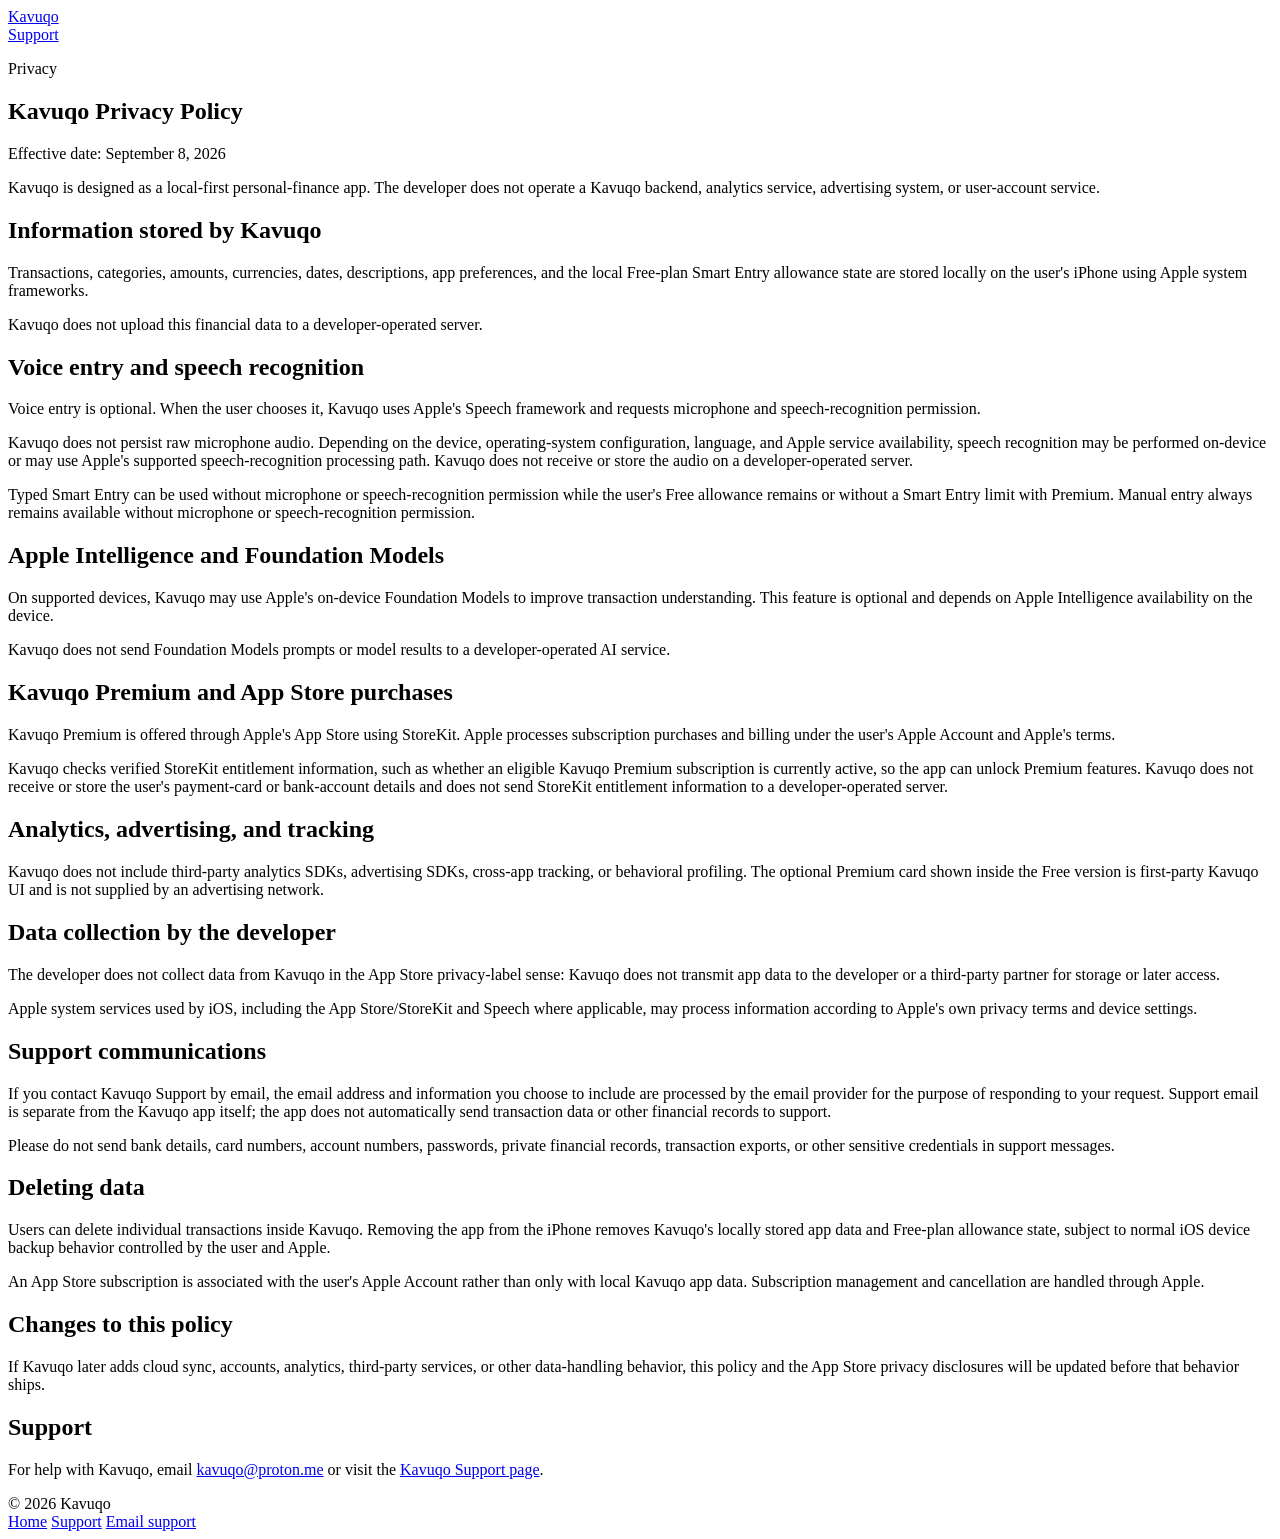
==== privacy/index.html @ 8737d43b "Document Kavuqo support email in privacy policy" ====
<!doctype html>
<html lang="en">
<head>
  <meta charset="utf-8">
  <meta name="viewport" content="width=device-width, initial-scale=1">
  <meta name="description" content="Kavuqo Privacy Policy.">
  <meta name="theme-color" content="#ffffff">
  <link rel="canonical" href="https://angryhh34.github.io/Kavuqo-site/privacy/">
  <link rel="stylesheet" href="/Kavuqo-site/assets/style.css">
  <title>Privacy Policy — Kavuqo</title>
</head>
<body>
  <main class="shell document">
    <nav class="topnav" aria-label="Primary">
      <a class="brand" href="/Kavuqo-site/">Kavuqo</a>
      <div>
        <a href="/Kavuqo-site/support/">Support</a>
      </div>
    </nav>

    <article class="policy">
      <p class="eyebrow">Privacy</p>
      <h1>Kavuqo Privacy Policy</h1>
      <p class="updated">Effective date: September 8, 2026</p>

      <p>Kavuqo is designed as a local-first personal-finance app. The developer does not operate a Kavuqo backend, analytics service, advertising system, or user-account service.</p>

      <h2>Information stored by Kavuqo</h2>
      <p>Transactions, categories, amounts, currencies, dates, descriptions, app preferences, and the local Free-plan Smart Entry allowance state are stored locally on the user's iPhone using Apple system frameworks.</p>
      <p>Kavuqo does not upload this financial data to a developer-operated server.</p>

      <h2>Voice entry and speech recognition</h2>
      <p>Voice entry is optional. When the user chooses it, Kavuqo uses Apple's Speech framework and requests microphone and speech-recognition permission.</p>
      <p>Kavuqo does not persist raw microphone audio. Depending on the device, operating-system configuration, language, and Apple service availability, speech recognition may be performed on-device or may use Apple's supported speech-recognition processing path. Kavuqo does not receive or store the audio on a developer-operated server.</p>
      <p>Typed Smart Entry can be used without microphone or speech-recognition permission while the user's Free allowance remains or without a Smart Entry limit with Premium. Manual entry always remains available without microphone or speech-recognition permission.</p>

      <h2>Apple Intelligence and Foundation Models</h2>
      <p>On supported devices, Kavuqo may use Apple's on-device Foundation Models to improve transaction understanding. This feature is optional and depends on Apple Intelligence availability on the device.</p>
      <p>Kavuqo does not send Foundation Models prompts or model results to a developer-operated AI service.</p>

      <h2>Kavuqo Premium and App Store purchases</h2>
      <p>Kavuqo Premium is offered through Apple's App Store using StoreKit. Apple processes subscription purchases and billing under the user's Apple Account and Apple's terms.</p>
      <p>Kavuqo checks verified StoreKit entitlement information, such as whether an eligible Kavuqo Premium subscription is currently active, so the app can unlock Premium features. Kavuqo does not receive or store the user's payment-card or bank-account details and does not send StoreKit entitlement information to a developer-operated server.</p>

      <h2>Analytics, advertising, and tracking</h2>
      <p>Kavuqo does not include third-party analytics SDKs, advertising SDKs, cross-app tracking, or behavioral profiling. The optional Premium card shown inside the Free version is first-party Kavuqo UI and is not supplied by an advertising network.</p>

      <h2>Data collection by the developer</h2>
      <p>The developer does not collect data from Kavuqo in the App Store privacy-label sense: Kavuqo does not transmit app data to the developer or a third-party partner for storage or later access.</p>
      <p>Apple system services used by iOS, including the App Store/StoreKit and Speech where applicable, may process information according to Apple's own privacy terms and device settings.</p>

      <h2>Support communications</h2>
      <p>If you contact Kavuqo Support by email, the email address and information you choose to include are processed by the email provider for the purpose of responding to your request. Support email is separate from the Kavuqo app itself; the app does not automatically send transaction data or other financial records to support.</p>
      <p>Please do not send bank details, card numbers, account numbers, passwords, private financial records, transaction exports, or other sensitive credentials in support messages.</p>

      <h2>Deleting data</h2>
      <p>Users can delete individual transactions inside Kavuqo. Removing the app from the iPhone removes Kavuqo's locally stored app data and Free-plan allowance state, subject to normal iOS device backup behavior controlled by the user and Apple.</p>
      <p>An App Store subscription is associated with the user's Apple Account rather than only with local Kavuqo app data. Subscription management and cancellation are handled through Apple.</p>

      <h2>Changes to this policy</h2>
      <p>If Kavuqo later adds cloud sync, accounts, analytics, third-party services, or other data-handling behavior, this policy and the App Store privacy disclosures will be updated before that behavior ships.</p>

      <h2>Support</h2>
      <p>For help with Kavuqo, email <a href="mailto:kavuqo@proton.me">kavuqo@proton.me</a> or visit the <a href="/Kavuqo-site/support/">Kavuqo Support page</a>.</p>
    </article>

    <footer>
      <span>© 2026 Kavuqo</span>
      <nav aria-label="Footer">
        <a href="/Kavuqo-site/">Home</a>
        <a href="/Kavuqo-site/support/">Support</a>
        <a href="mailto:kavuqo@proton.me">Email support</a>
      </nav>
    </footer>
  </main>
</body>
</html>
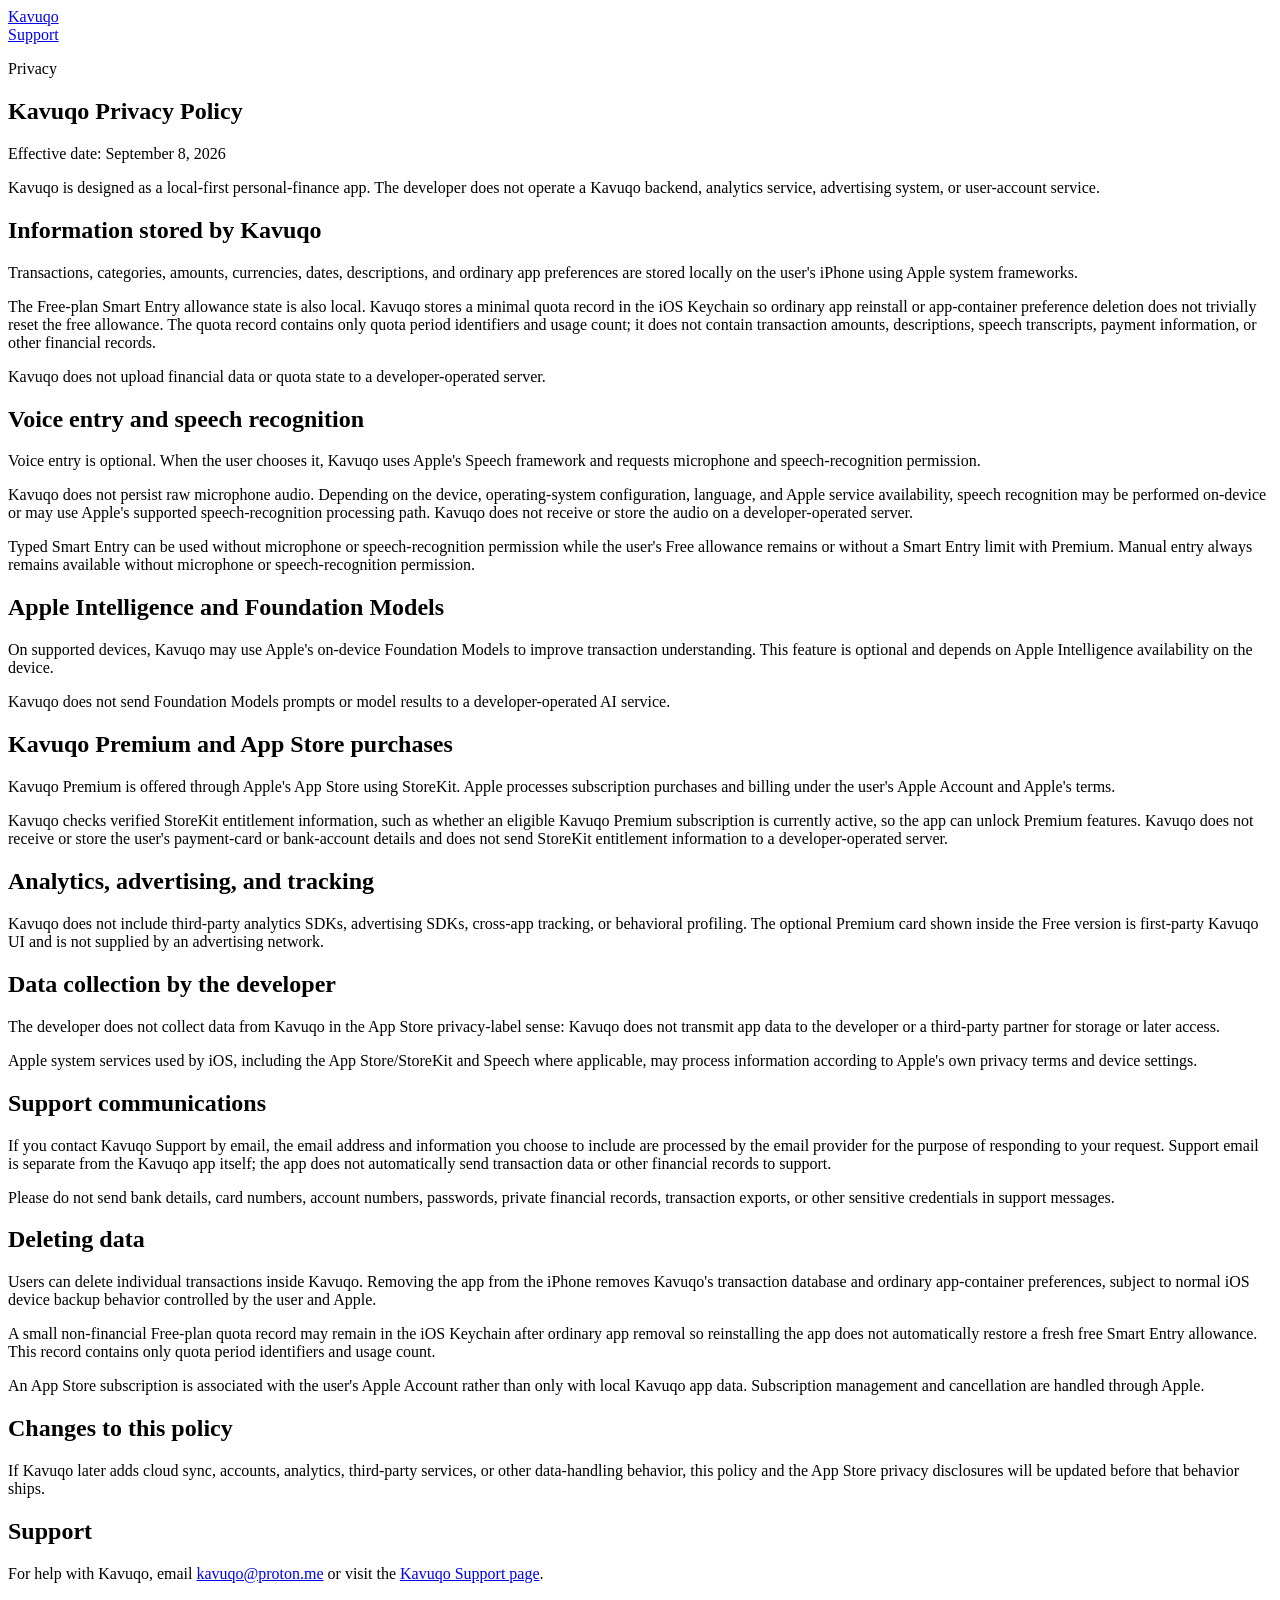
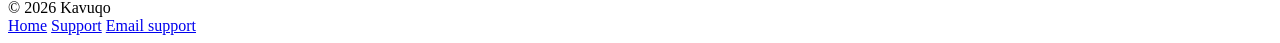
==== commit b74e8739: "Document Keychain quota persistence" ====
--- a/privacy/index.html
+++ b/privacy/index.html
@@ -26,8 +26,9 @@
       <p>Kavuqo is designed as a local-first personal-finance app. The developer does not operate a Kavuqo backend, analytics service, advertising system, or user-account service.</p>
 
       <h2>Information stored by Kavuqo</h2>
-      <p>Transactions, categories, amounts, currencies, dates, descriptions, app preferences, and the local Free-plan Smart Entry allowance state are stored locally on the user's iPhone using Apple system frameworks.</p>
-      <p>Kavuqo does not upload this financial data to a developer-operated server.</p>
+      <p>Transactions, categories, amounts, currencies, dates, descriptions, and ordinary app preferences are stored locally on the user's iPhone using Apple system frameworks.</p>
+      <p>The Free-plan Smart Entry allowance state is also local. Kavuqo stores a minimal quota record in the iOS Keychain so ordinary app reinstall or app-container preference deletion does not trivially reset the free allowance. The quota record contains only quota period identifiers and usage count; it does not contain transaction amounts, descriptions, speech transcripts, payment information, or other financial records.</p>
+      <p>Kavuqo does not upload financial data or quota state to a developer-operated server.</p>
 
       <h2>Voice entry and speech recognition</h2>
       <p>Voice entry is optional. When the user chooses it, Kavuqo uses Apple's Speech framework and requests microphone and speech-recognition permission.</p>
@@ -54,7 +55,8 @@
       <p>Please do not send bank details, card numbers, account numbers, passwords, private financial records, transaction exports, or other sensitive credentials in support messages.</p>
 
       <h2>Deleting data</h2>
-      <p>Users can delete individual transactions inside Kavuqo. Removing the app from the iPhone removes Kavuqo's locally stored app data and Free-plan allowance state, subject to normal iOS device backup behavior controlled by the user and Apple.</p>
+      <p>Users can delete individual transactions inside Kavuqo. Removing the app from the iPhone removes Kavuqo's transaction database and ordinary app-container preferences, subject to normal iOS device backup behavior controlled by the user and Apple.</p>
+      <p>A small non-financial Free-plan quota record may remain in the iOS Keychain after ordinary app removal so reinstalling the app does not automatically restore a fresh free Smart Entry allowance. This record contains only quota period identifiers and usage count.</p>
       <p>An App Store subscription is associated with the user's Apple Account rather than only with local Kavuqo app data. Subscription management and cancellation are handled through Apple.</p>
 
       <h2>Changes to this policy</h2>
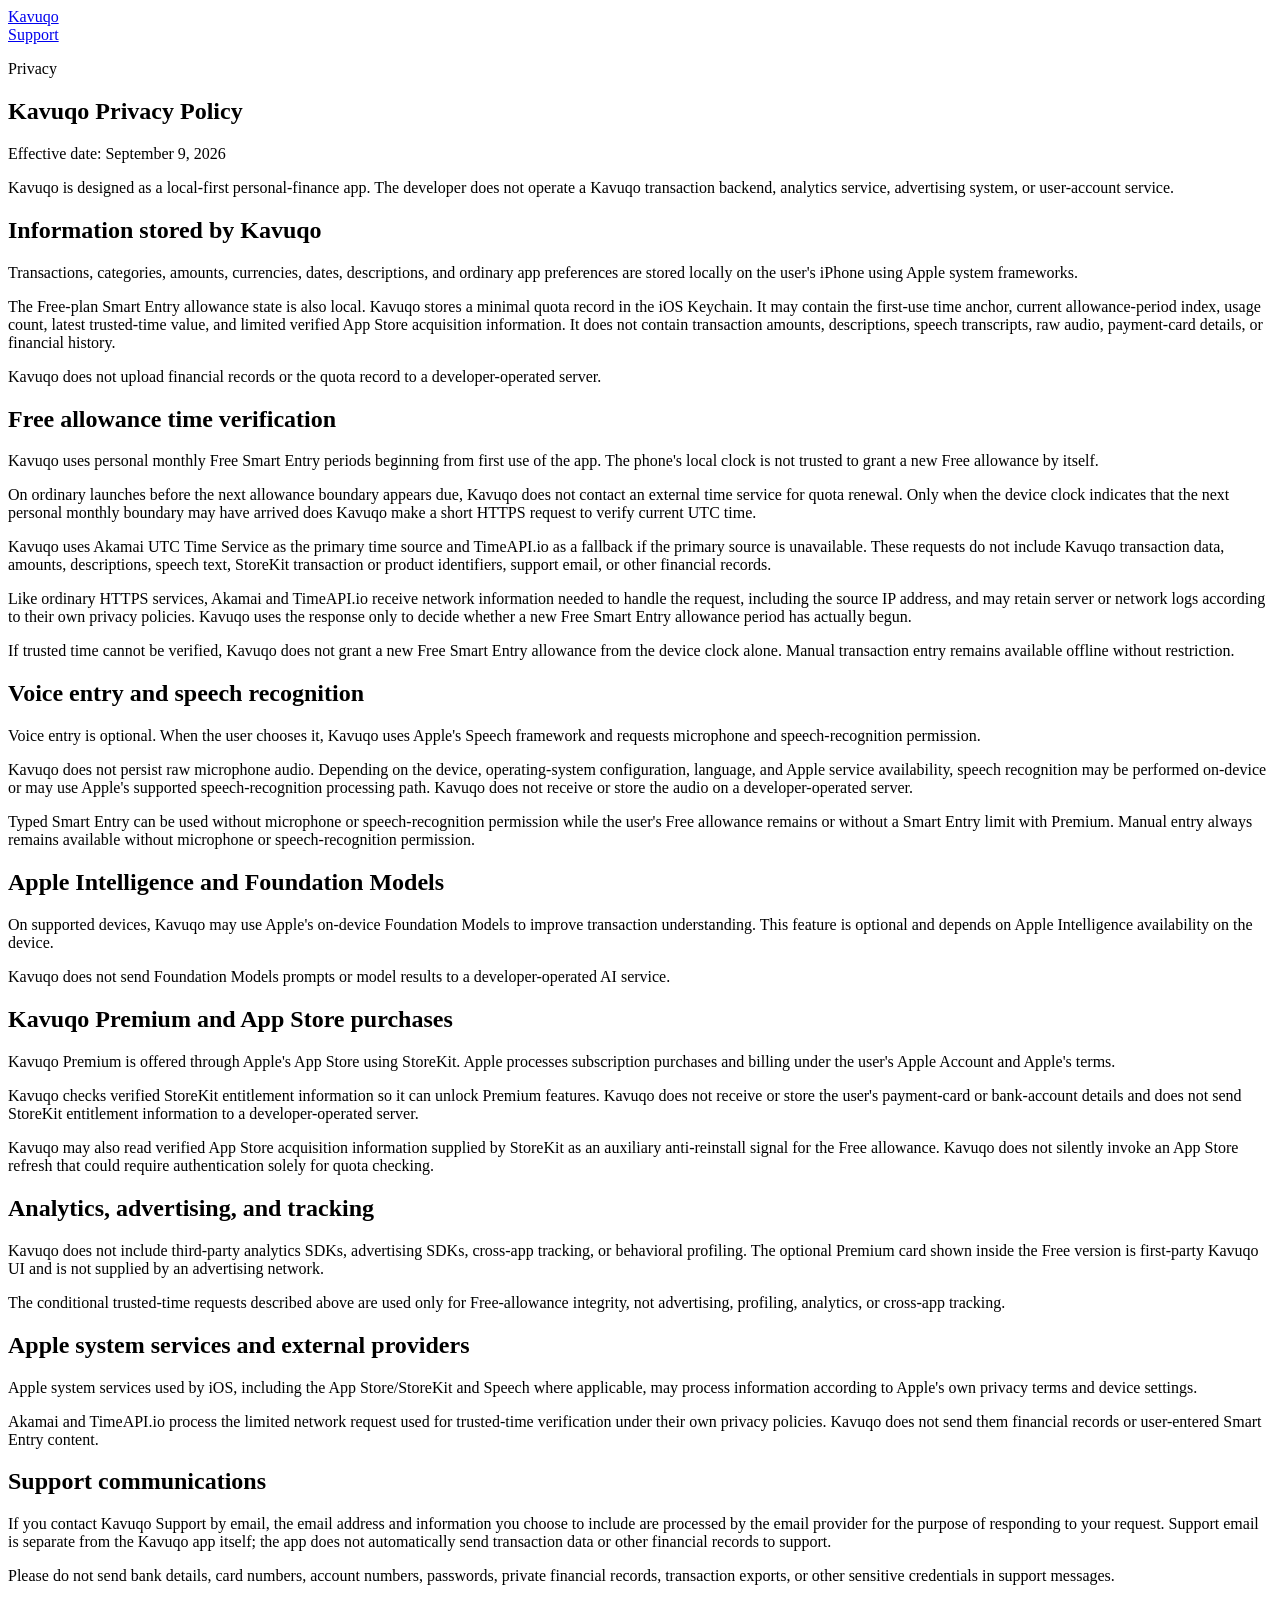
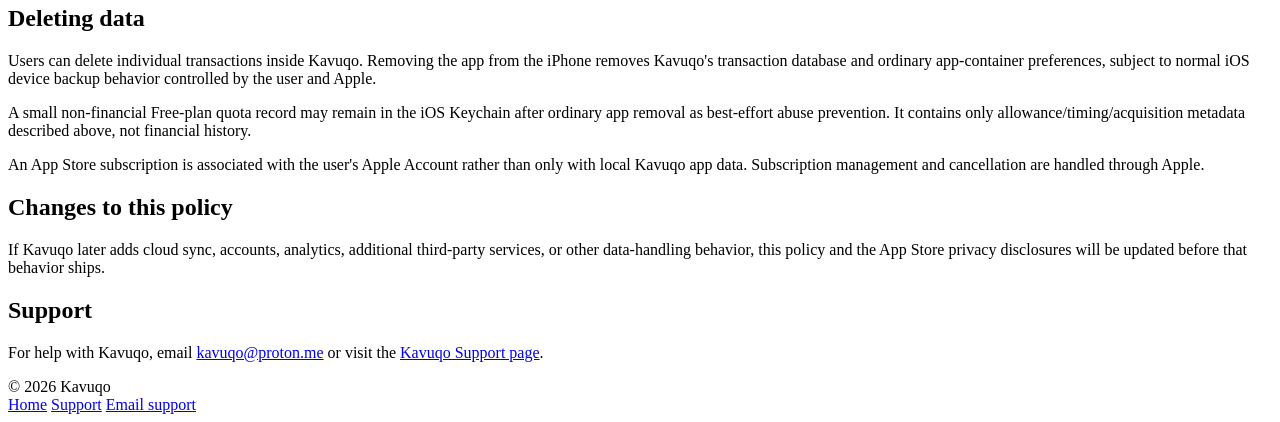
==== commit aca1c464: "Disclose trusted-time verification for Free allowance" ====
--- a/privacy/index.html
+++ b/privacy/index.html
@@ -21,14 +21,21 @@
     <article class="policy">
       <p class="eyebrow">Privacy</p>
       <h1>Kavuqo Privacy Policy</h1>
-      <p class="updated">Effective date: September 8, 2026</p>
+      <p class="updated">Effective date: September 9, 2026</p>
 
-      <p>Kavuqo is designed as a local-first personal-finance app. The developer does not operate a Kavuqo backend, analytics service, advertising system, or user-account service.</p>
+      <p>Kavuqo is designed as a local-first personal-finance app. The developer does not operate a Kavuqo transaction backend, analytics service, advertising system, or user-account service.</p>
 
       <h2>Information stored by Kavuqo</h2>
       <p>Transactions, categories, amounts, currencies, dates, descriptions, and ordinary app preferences are stored locally on the user's iPhone using Apple system frameworks.</p>
-      <p>The Free-plan Smart Entry allowance state is also local. Kavuqo stores a minimal quota record in the iOS Keychain so ordinary app reinstall or app-container preference deletion does not trivially reset the free allowance. The quota record contains only quota period identifiers and usage count; it does not contain transaction amounts, descriptions, speech transcripts, payment information, or other financial records.</p>
-      <p>Kavuqo does not upload financial data or quota state to a developer-operated server.</p>
+      <p>The Free-plan Smart Entry allowance state is also local. Kavuqo stores a minimal quota record in the iOS Keychain. It may contain the first-use time anchor, current allowance-period index, usage count, latest trusted-time value, and limited verified App Store acquisition information. It does not contain transaction amounts, descriptions, speech transcripts, raw audio, payment-card details, or financial history.</p>
+      <p>Kavuqo does not upload financial records or the quota record to a developer-operated server.</p>
+
+      <h2>Free allowance time verification</h2>
+      <p>Kavuqo uses personal monthly Free Smart Entry periods beginning from first use of the app. The phone's local clock is not trusted to grant a new Free allowance by itself.</p>
+      <p>On ordinary launches before the next allowance boundary appears due, Kavuqo does not contact an external time service for quota renewal. Only when the device clock indicates that the next personal monthly boundary may have arrived does Kavuqo make a short HTTPS request to verify current UTC time.</p>
+      <p>Kavuqo uses Akamai UTC Time Service as the primary time source and TimeAPI.io as a fallback if the primary source is unavailable. These requests do not include Kavuqo transaction data, amounts, descriptions, speech text, StoreKit transaction or product identifiers, support email, or other financial records.</p>
+      <p>Like ordinary HTTPS services, Akamai and TimeAPI.io receive network information needed to handle the request, including the source IP address, and may retain server or network logs according to their own privacy policies. Kavuqo uses the response only to decide whether a new Free Smart Entry allowance period has actually begun.</p>
+      <p>If trusted time cannot be verified, Kavuqo does not grant a new Free Smart Entry allowance from the device clock alone. Manual transaction entry remains available offline without restriction.</p>
 
       <h2>Voice entry and speech recognition</h2>
       <p>Voice entry is optional. When the user chooses it, Kavuqo uses Apple's Speech framework and requests microphone and speech-recognition permission.</p>
@@ -41,14 +48,16 @@
 
       <h2>Kavuqo Premium and App Store purchases</h2>
       <p>Kavuqo Premium is offered through Apple's App Store using StoreKit. Apple processes subscription purchases and billing under the user's Apple Account and Apple's terms.</p>
-      <p>Kavuqo checks verified StoreKit entitlement information, such as whether an eligible Kavuqo Premium subscription is currently active, so the app can unlock Premium features. Kavuqo does not receive or store the user's payment-card or bank-account details and does not send StoreKit entitlement information to a developer-operated server.</p>
+      <p>Kavuqo checks verified StoreKit entitlement information so it can unlock Premium features. Kavuqo does not receive or store the user's payment-card or bank-account details and does not send StoreKit entitlement information to a developer-operated server.</p>
+      <p>Kavuqo may also read verified App Store acquisition information supplied by StoreKit as an auxiliary anti-reinstall signal for the Free allowance. Kavuqo does not silently invoke an App Store refresh that could require authentication solely for quota checking.</p>
 
       <h2>Analytics, advertising, and tracking</h2>
       <p>Kavuqo does not include third-party analytics SDKs, advertising SDKs, cross-app tracking, or behavioral profiling. The optional Premium card shown inside the Free version is first-party Kavuqo UI and is not supplied by an advertising network.</p>
+      <p>The conditional trusted-time requests described above are used only for Free-allowance integrity, not advertising, profiling, analytics, or cross-app tracking.</p>
 
-      <h2>Data collection by the developer</h2>
-      <p>The developer does not collect data from Kavuqo in the App Store privacy-label sense: Kavuqo does not transmit app data to the developer or a third-party partner for storage or later access.</p>
+      <h2>Apple system services and external providers</h2>
       <p>Apple system services used by iOS, including the App Store/StoreKit and Speech where applicable, may process information according to Apple's own privacy terms and device settings.</p>
+      <p>Akamai and TimeAPI.io process the limited network request used for trusted-time verification under their own privacy policies. Kavuqo does not send them financial records or user-entered Smart Entry content.</p>
 
       <h2>Support communications</h2>
       <p>If you contact Kavuqo Support by email, the email address and information you choose to include are processed by the email provider for the purpose of responding to your request. Support email is separate from the Kavuqo app itself; the app does not automatically send transaction data or other financial records to support.</p>
@@ -56,11 +65,11 @@
 
       <h2>Deleting data</h2>
       <p>Users can delete individual transactions inside Kavuqo. Removing the app from the iPhone removes Kavuqo's transaction database and ordinary app-container preferences, subject to normal iOS device backup behavior controlled by the user and Apple.</p>
-      <p>A small non-financial Free-plan quota record may remain in the iOS Keychain after ordinary app removal so reinstalling the app does not automatically restore a fresh free Smart Entry allowance. This record contains only quota period identifiers and usage count.</p>
+      <p>A small non-financial Free-plan quota record may remain in the iOS Keychain after ordinary app removal as best-effort abuse prevention. It contains only allowance/timing/acquisition metadata described above, not financial history.</p>
       <p>An App Store subscription is associated with the user's Apple Account rather than only with local Kavuqo app data. Subscription management and cancellation are handled through Apple.</p>
 
       <h2>Changes to this policy</h2>
-      <p>If Kavuqo later adds cloud sync, accounts, analytics, third-party services, or other data-handling behavior, this policy and the App Store privacy disclosures will be updated before that behavior ships.</p>
+      <p>If Kavuqo later adds cloud sync, accounts, analytics, additional third-party services, or other data-handling behavior, this policy and the App Store privacy disclosures will be updated before that behavior ships.</p>
 
       <h2>Support</h2>
       <p>For help with Kavuqo, email <a href="mailto:kavuqo@proton.me">kavuqo@proton.me</a> or visit the <a href="/Kavuqo-site/support/">Kavuqo Support page</a>.</p>
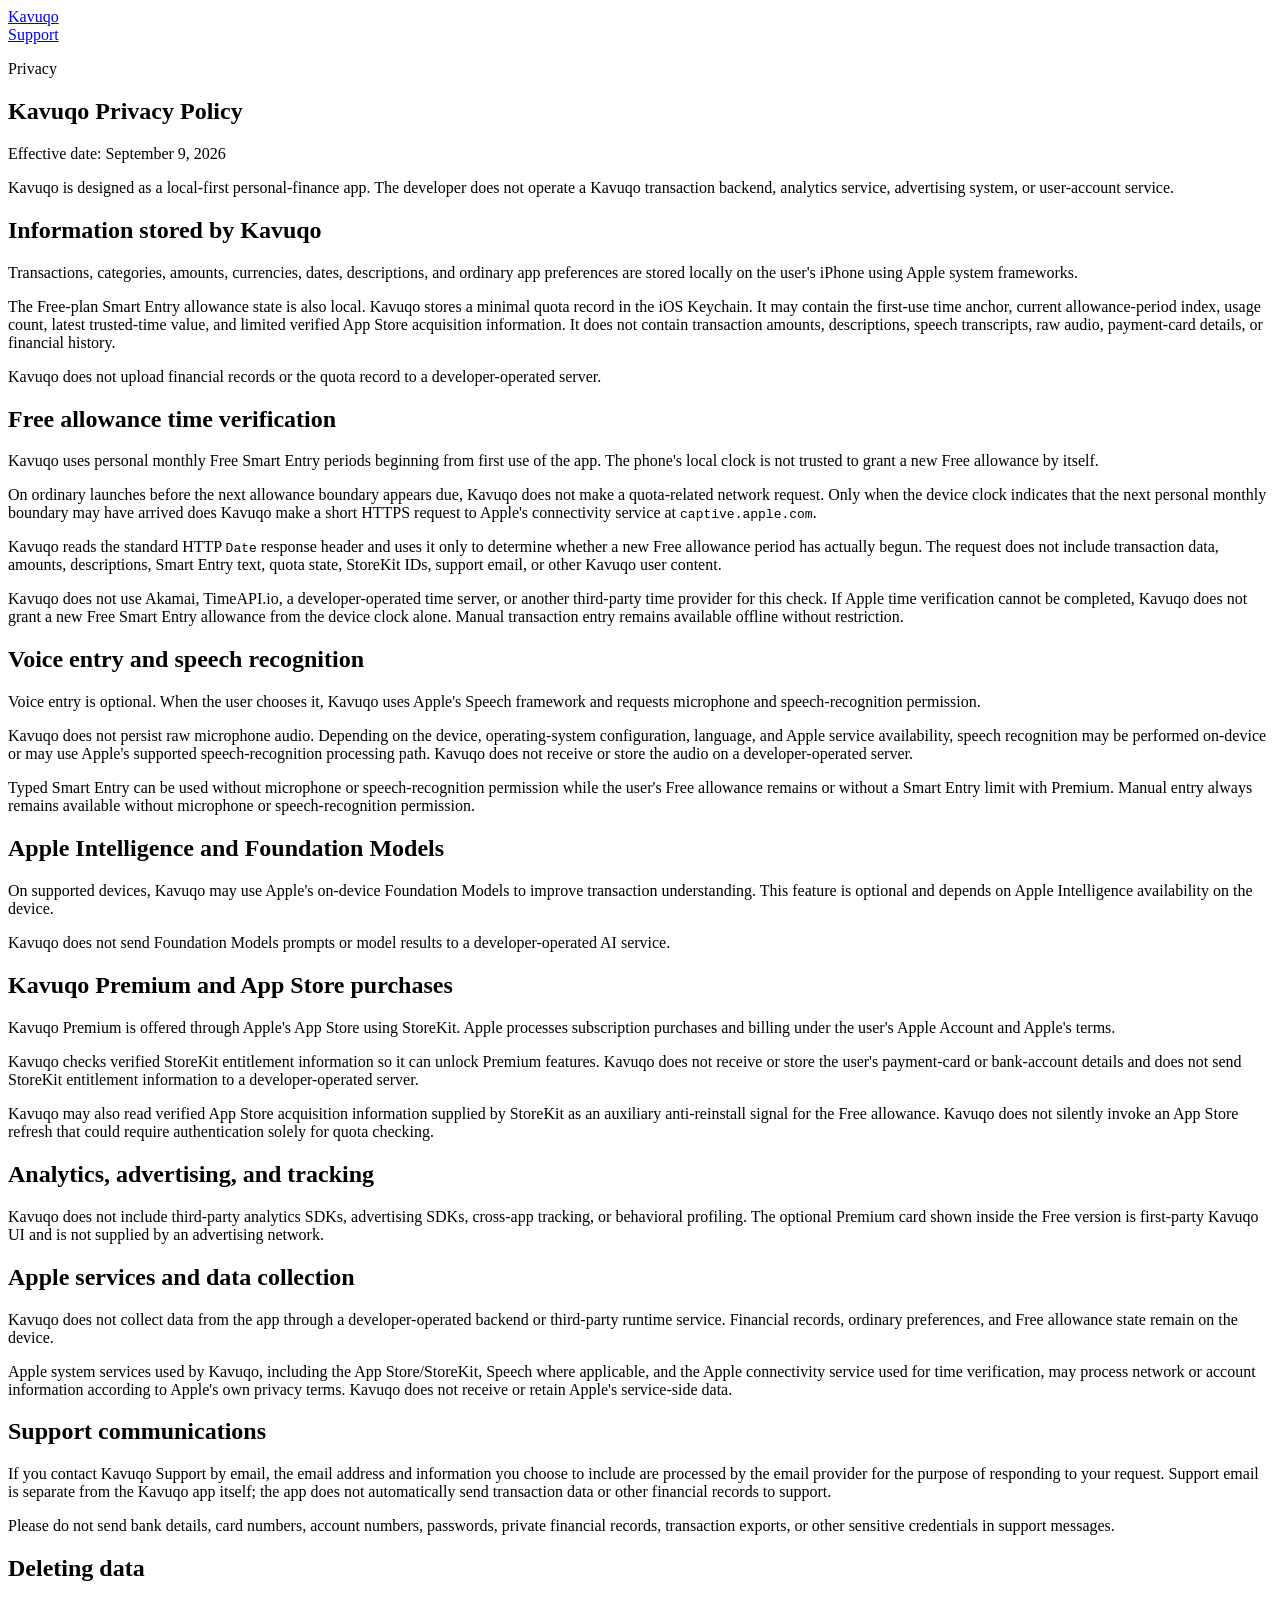
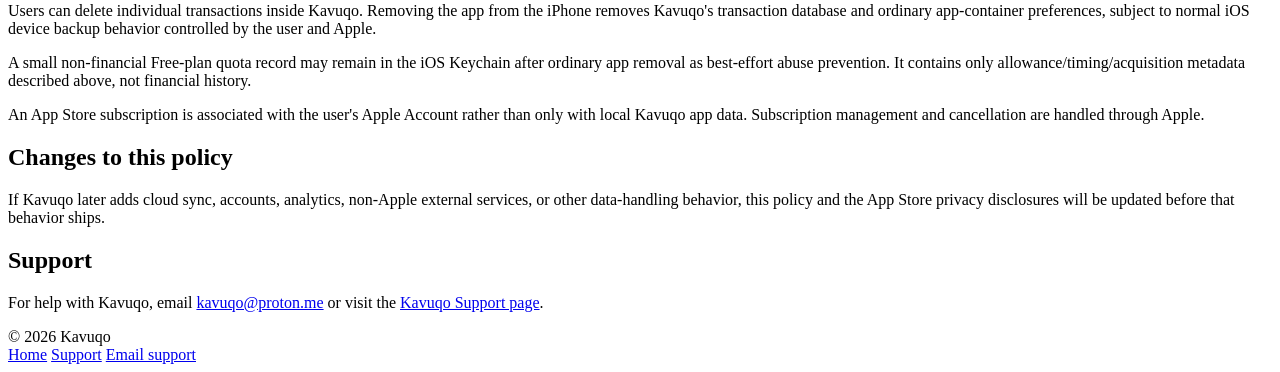
==== commit 0601cb44: "Use Apple-only trusted time in privacy policy" ====
--- a/privacy/index.html
+++ b/privacy/index.html
@@ -32,10 +32,9 @@
 
       <h2>Free allowance time verification</h2>
       <p>Kavuqo uses personal monthly Free Smart Entry periods beginning from first use of the app. The phone's local clock is not trusted to grant a new Free allowance by itself.</p>
-      <p>On ordinary launches before the next allowance boundary appears due, Kavuqo does not contact an external time service for quota renewal. Only when the device clock indicates that the next personal monthly boundary may have arrived does Kavuqo make a short HTTPS request to verify current UTC time.</p>
-      <p>Kavuqo uses Akamai UTC Time Service as the primary time source and TimeAPI.io as a fallback if the primary source is unavailable. These requests do not include Kavuqo transaction data, amounts, descriptions, speech text, StoreKit transaction or product identifiers, support email, or other financial records.</p>
-      <p>Like ordinary HTTPS services, Akamai and TimeAPI.io receive network information needed to handle the request, including the source IP address, and may retain server or network logs according to their own privacy policies. Kavuqo uses the response only to decide whether a new Free Smart Entry allowance period has actually begun.</p>
-      <p>If trusted time cannot be verified, Kavuqo does not grant a new Free Smart Entry allowance from the device clock alone. Manual transaction entry remains available offline without restriction.</p>
+      <p>On ordinary launches before the next allowance boundary appears due, Kavuqo does not make a quota-related network request. Only when the device clock indicates that the next personal monthly boundary may have arrived does Kavuqo make a short HTTPS request to Apple's connectivity service at <code>captive.apple.com</code>.</p>
+      <p>Kavuqo reads the standard HTTP <code>Date</code> response header and uses it only to determine whether a new Free allowance period has actually begun. The request does not include transaction data, amounts, descriptions, Smart Entry text, quota state, StoreKit IDs, support email, or other Kavuqo user content.</p>
+      <p>Kavuqo does not use Akamai, TimeAPI.io, a developer-operated time server, or another third-party time provider for this check. If Apple time verification cannot be completed, Kavuqo does not grant a new Free Smart Entry allowance from the device clock alone. Manual transaction entry remains available offline without restriction.</p>
 
       <h2>Voice entry and speech recognition</h2>
       <p>Voice entry is optional. When the user chooses it, Kavuqo uses Apple's Speech framework and requests microphone and speech-recognition permission.</p>
@@ -53,11 +52,10 @@
 
       <h2>Analytics, advertising, and tracking</h2>
       <p>Kavuqo does not include third-party analytics SDKs, advertising SDKs, cross-app tracking, or behavioral profiling. The optional Premium card shown inside the Free version is first-party Kavuqo UI and is not supplied by an advertising network.</p>
-      <p>The conditional trusted-time requests described above are used only for Free-allowance integrity, not advertising, profiling, analytics, or cross-app tracking.</p>
 
-      <h2>Apple system services and external providers</h2>
-      <p>Apple system services used by iOS, including the App Store/StoreKit and Speech where applicable, may process information according to Apple's own privacy terms and device settings.</p>
-      <p>Akamai and TimeAPI.io process the limited network request used for trusted-time verification under their own privacy policies. Kavuqo does not send them financial records or user-entered Smart Entry content.</p>
+      <h2>Apple services and data collection</h2>
+      <p>Kavuqo does not collect data from the app through a developer-operated backend or third-party runtime service. Financial records, ordinary preferences, and Free allowance state remain on the device.</p>
+      <p>Apple system services used by Kavuqo, including the App Store/StoreKit, Speech where applicable, and the Apple connectivity service used for time verification, may process network or account information according to Apple's own privacy terms. Kavuqo does not receive or retain Apple's service-side data.</p>
 
       <h2>Support communications</h2>
       <p>If you contact Kavuqo Support by email, the email address and information you choose to include are processed by the email provider for the purpose of responding to your request. Support email is separate from the Kavuqo app itself; the app does not automatically send transaction data or other financial records to support.</p>
@@ -69,7 +67,7 @@
       <p>An App Store subscription is associated with the user's Apple Account rather than only with local Kavuqo app data. Subscription management and cancellation are handled through Apple.</p>
 
       <h2>Changes to this policy</h2>
-      <p>If Kavuqo later adds cloud sync, accounts, analytics, additional third-party services, or other data-handling behavior, this policy and the App Store privacy disclosures will be updated before that behavior ships.</p>
+      <p>If Kavuqo later adds cloud sync, accounts, analytics, non-Apple external services, or other data-handling behavior, this policy and the App Store privacy disclosures will be updated before that behavior ships.</p>
 
       <h2>Support</h2>
       <p>For help with Kavuqo, email <a href="mailto:kavuqo@proton.me">kavuqo@proton.me</a> or visit the <a href="/Kavuqo-site/support/">Kavuqo Support page</a>.</p>
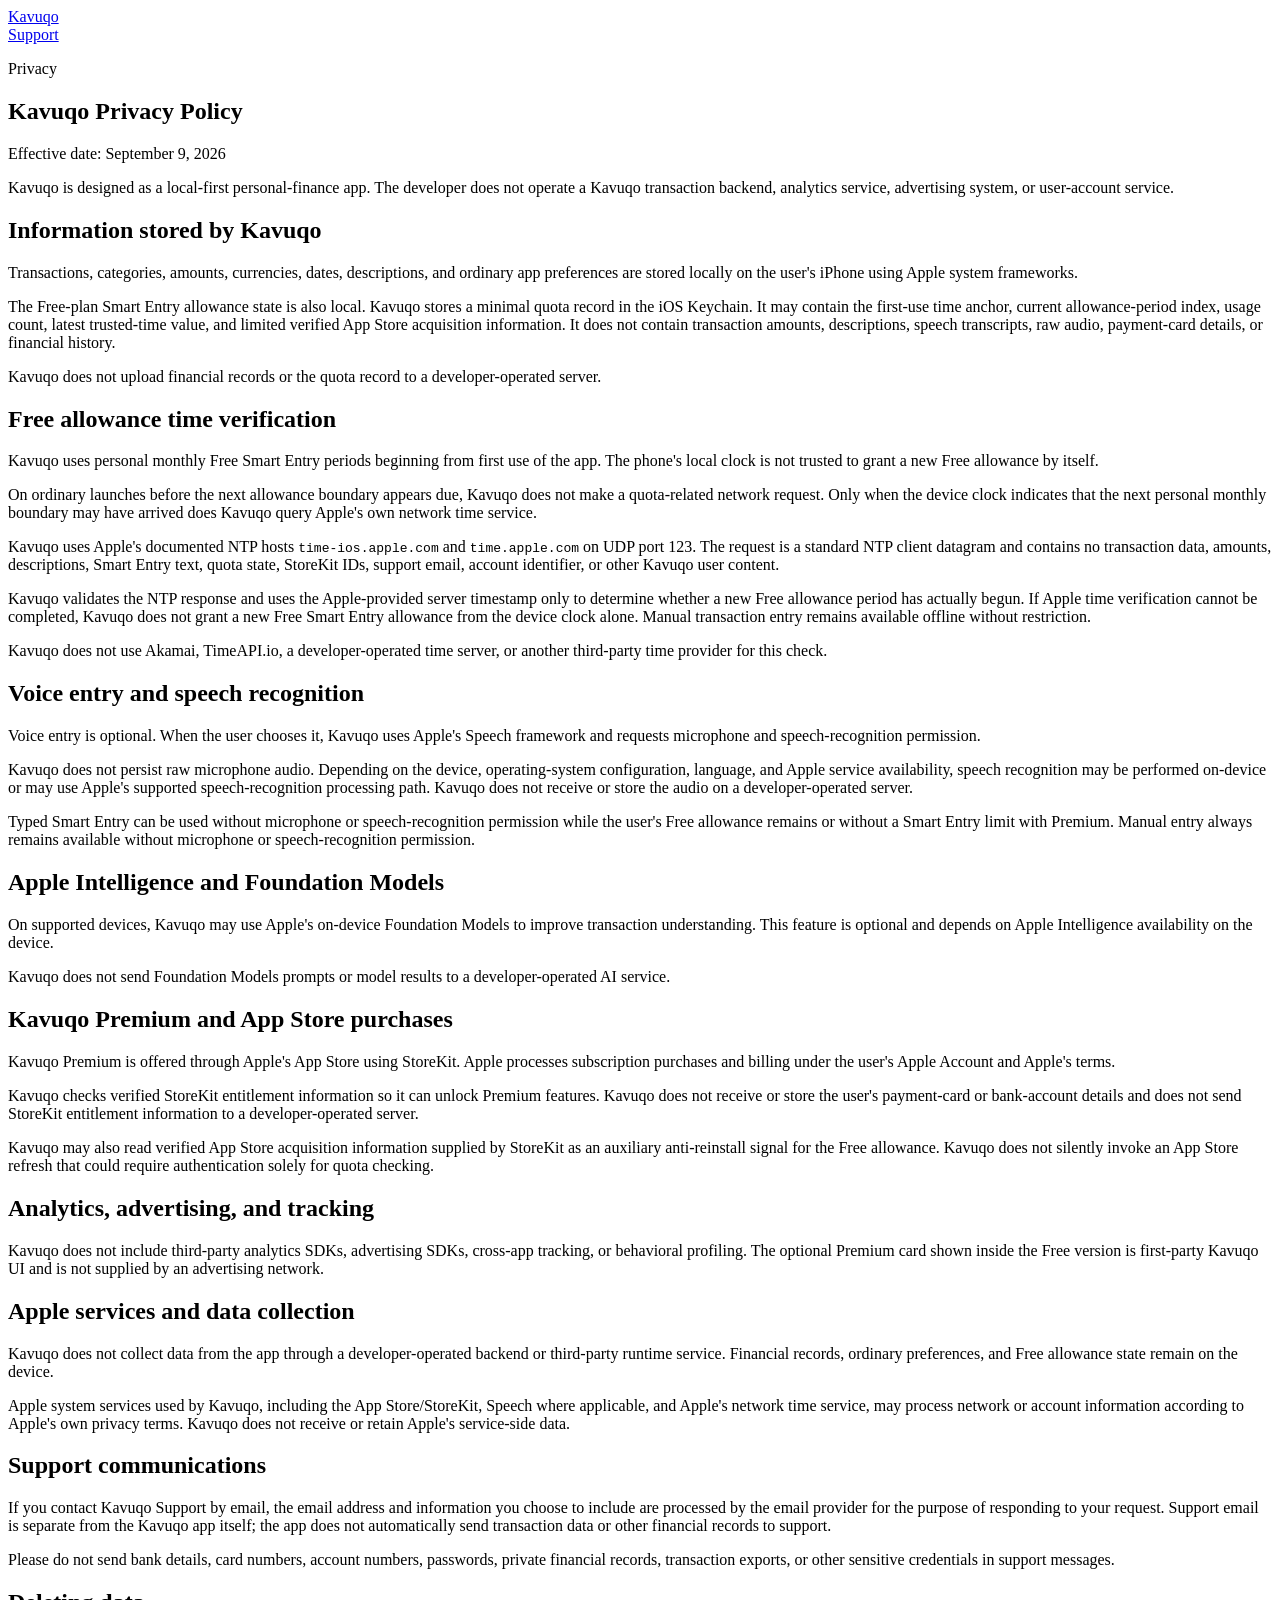
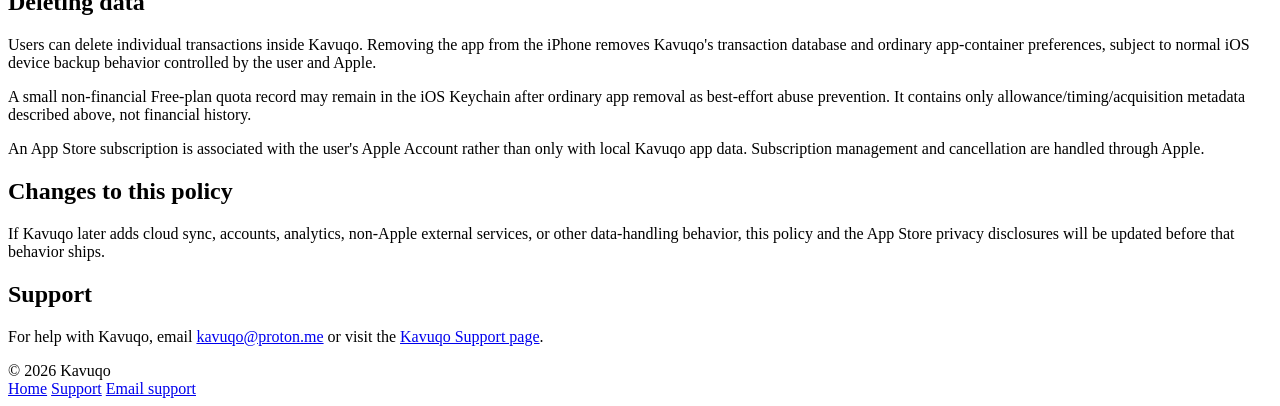
==== commit 11f87146: "Describe Apple NTP quota time verification" ====
--- a/privacy/index.html
+++ b/privacy/index.html
@@ -32,9 +32,10 @@
 
       <h2>Free allowance time verification</h2>
       <p>Kavuqo uses personal monthly Free Smart Entry periods beginning from first use of the app. The phone's local clock is not trusted to grant a new Free allowance by itself.</p>
-      <p>On ordinary launches before the next allowance boundary appears due, Kavuqo does not make a quota-related network request. Only when the device clock indicates that the next personal monthly boundary may have arrived does Kavuqo make a short HTTPS request to Apple's connectivity service at <code>captive.apple.com</code>.</p>
-      <p>Kavuqo reads the standard HTTP <code>Date</code> response header and uses it only to determine whether a new Free allowance period has actually begun. The request does not include transaction data, amounts, descriptions, Smart Entry text, quota state, StoreKit IDs, support email, or other Kavuqo user content.</p>
-      <p>Kavuqo does not use Akamai, TimeAPI.io, a developer-operated time server, or another third-party time provider for this check. If Apple time verification cannot be completed, Kavuqo does not grant a new Free Smart Entry allowance from the device clock alone. Manual transaction entry remains available offline without restriction.</p>
+      <p>On ordinary launches before the next allowance boundary appears due, Kavuqo does not make a quota-related network request. Only when the device clock indicates that the next personal monthly boundary may have arrived does Kavuqo query Apple's own network time service.</p>
+      <p>Kavuqo uses Apple's documented NTP hosts <code>time-ios.apple.com</code> and <code>time.apple.com</code> on UDP port 123. The request is a standard NTP client datagram and contains no transaction data, amounts, descriptions, Smart Entry text, quota state, StoreKit IDs, support email, account identifier, or other Kavuqo user content.</p>
+      <p>Kavuqo validates the NTP response and uses the Apple-provided server timestamp only to determine whether a new Free allowance period has actually begun. If Apple time verification cannot be completed, Kavuqo does not grant a new Free Smart Entry allowance from the device clock alone. Manual transaction entry remains available offline without restriction.</p>
+      <p>Kavuqo does not use Akamai, TimeAPI.io, a developer-operated time server, or another third-party time provider for this check.</p>
 
       <h2>Voice entry and speech recognition</h2>
       <p>Voice entry is optional. When the user chooses it, Kavuqo uses Apple's Speech framework and requests microphone and speech-recognition permission.</p>
@@ -55,7 +56,7 @@
 
       <h2>Apple services and data collection</h2>
       <p>Kavuqo does not collect data from the app through a developer-operated backend or third-party runtime service. Financial records, ordinary preferences, and Free allowance state remain on the device.</p>
-      <p>Apple system services used by Kavuqo, including the App Store/StoreKit, Speech where applicable, and the Apple connectivity service used for time verification, may process network or account information according to Apple's own privacy terms. Kavuqo does not receive or retain Apple's service-side data.</p>
+      <p>Apple system services used by Kavuqo, including the App Store/StoreKit, Speech where applicable, and Apple's network time service, may process network or account information according to Apple's own privacy terms. Kavuqo does not receive or retain Apple's service-side data.</p>
 
       <h2>Support communications</h2>
       <p>If you contact Kavuqo Support by email, the email address and information you choose to include are processed by the email provider for the purpose of responding to your request. Support email is separate from the Kavuqo app itself; the app does not automatically send transaction data or other financial records to support.</p>
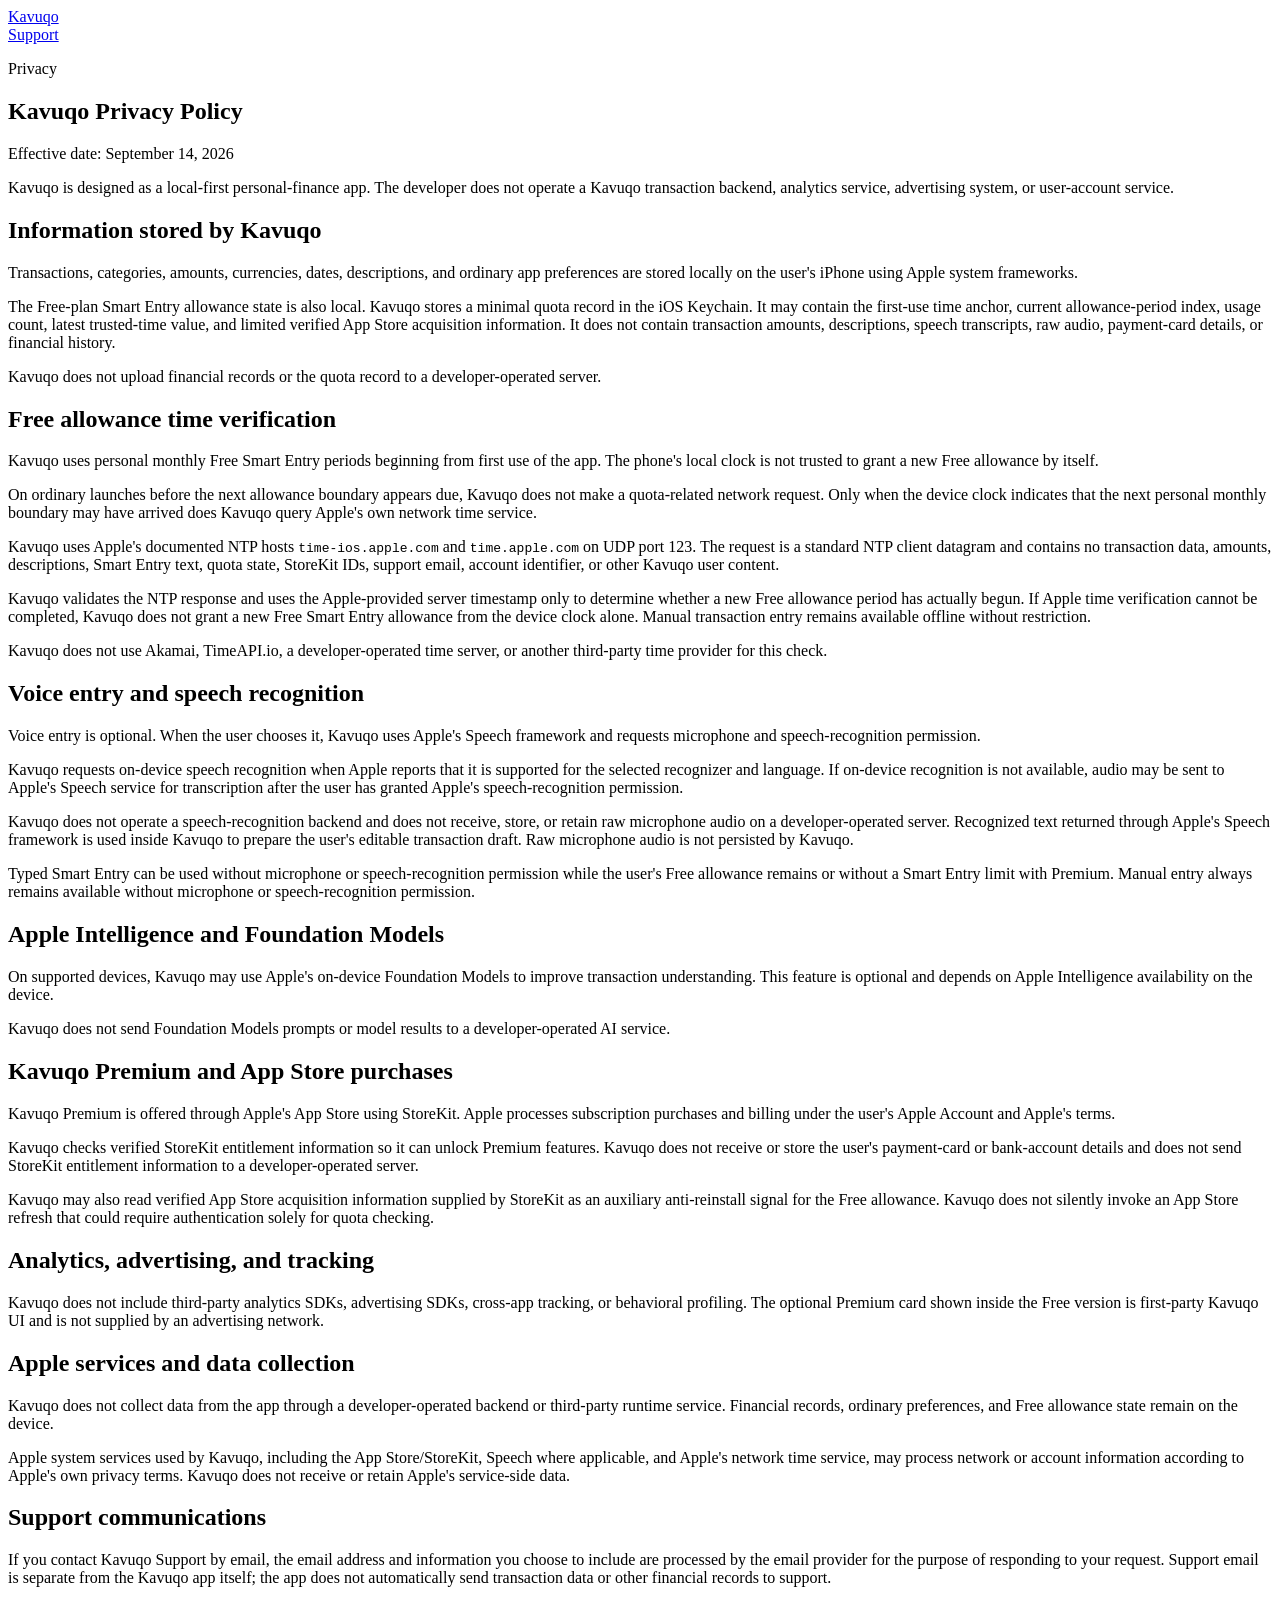
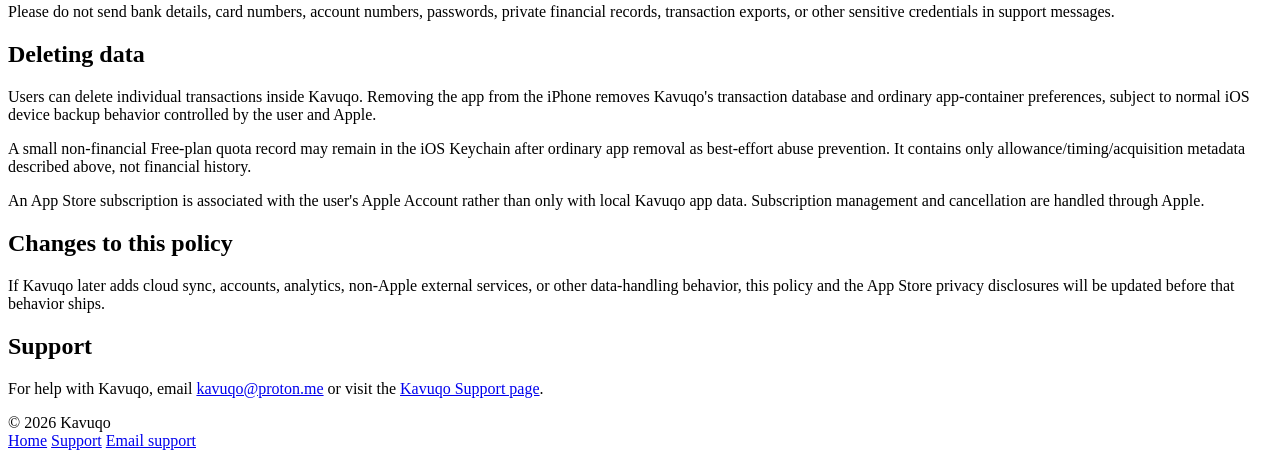
==== commit f19931ea: "Clarify Apple Speech processing in privacy policy" ====
--- a/privacy/index.html
+++ b/privacy/index.html
@@ -21,7 +21,7 @@
     <article class="policy">
       <p class="eyebrow">Privacy</p>
       <h1>Kavuqo Privacy Policy</h1>
-      <p class="updated">Effective date: September 9, 2026</p>
+      <p class="updated">Effective date: September 14, 2026</p>
 
       <p>Kavuqo is designed as a local-first personal-finance app. The developer does not operate a Kavuqo transaction backend, analytics service, advertising system, or user-account service.</p>
 
@@ -39,7 +39,8 @@
 
       <h2>Voice entry and speech recognition</h2>
       <p>Voice entry is optional. When the user chooses it, Kavuqo uses Apple's Speech framework and requests microphone and speech-recognition permission.</p>
-      <p>Kavuqo does not persist raw microphone audio. Depending on the device, operating-system configuration, language, and Apple service availability, speech recognition may be performed on-device or may use Apple's supported speech-recognition processing path. Kavuqo does not receive or store the audio on a developer-operated server.</p>
+      <p>Kavuqo requests on-device speech recognition when Apple reports that it is supported for the selected recognizer and language. If on-device recognition is not available, audio may be sent to Apple's Speech service for transcription after the user has granted Apple's speech-recognition permission.</p>
+      <p>Kavuqo does not operate a speech-recognition backend and does not receive, store, or retain raw microphone audio on a developer-operated server. Recognized text returned through Apple's Speech framework is used inside Kavuqo to prepare the user's editable transaction draft. Raw microphone audio is not persisted by Kavuqo.</p>
       <p>Typed Smart Entry can be used without microphone or speech-recognition permission while the user's Free allowance remains or without a Smart Entry limit with Premium. Manual entry always remains available without microphone or speech-recognition permission.</p>
 
       <h2>Apple Intelligence and Foundation Models</h2>
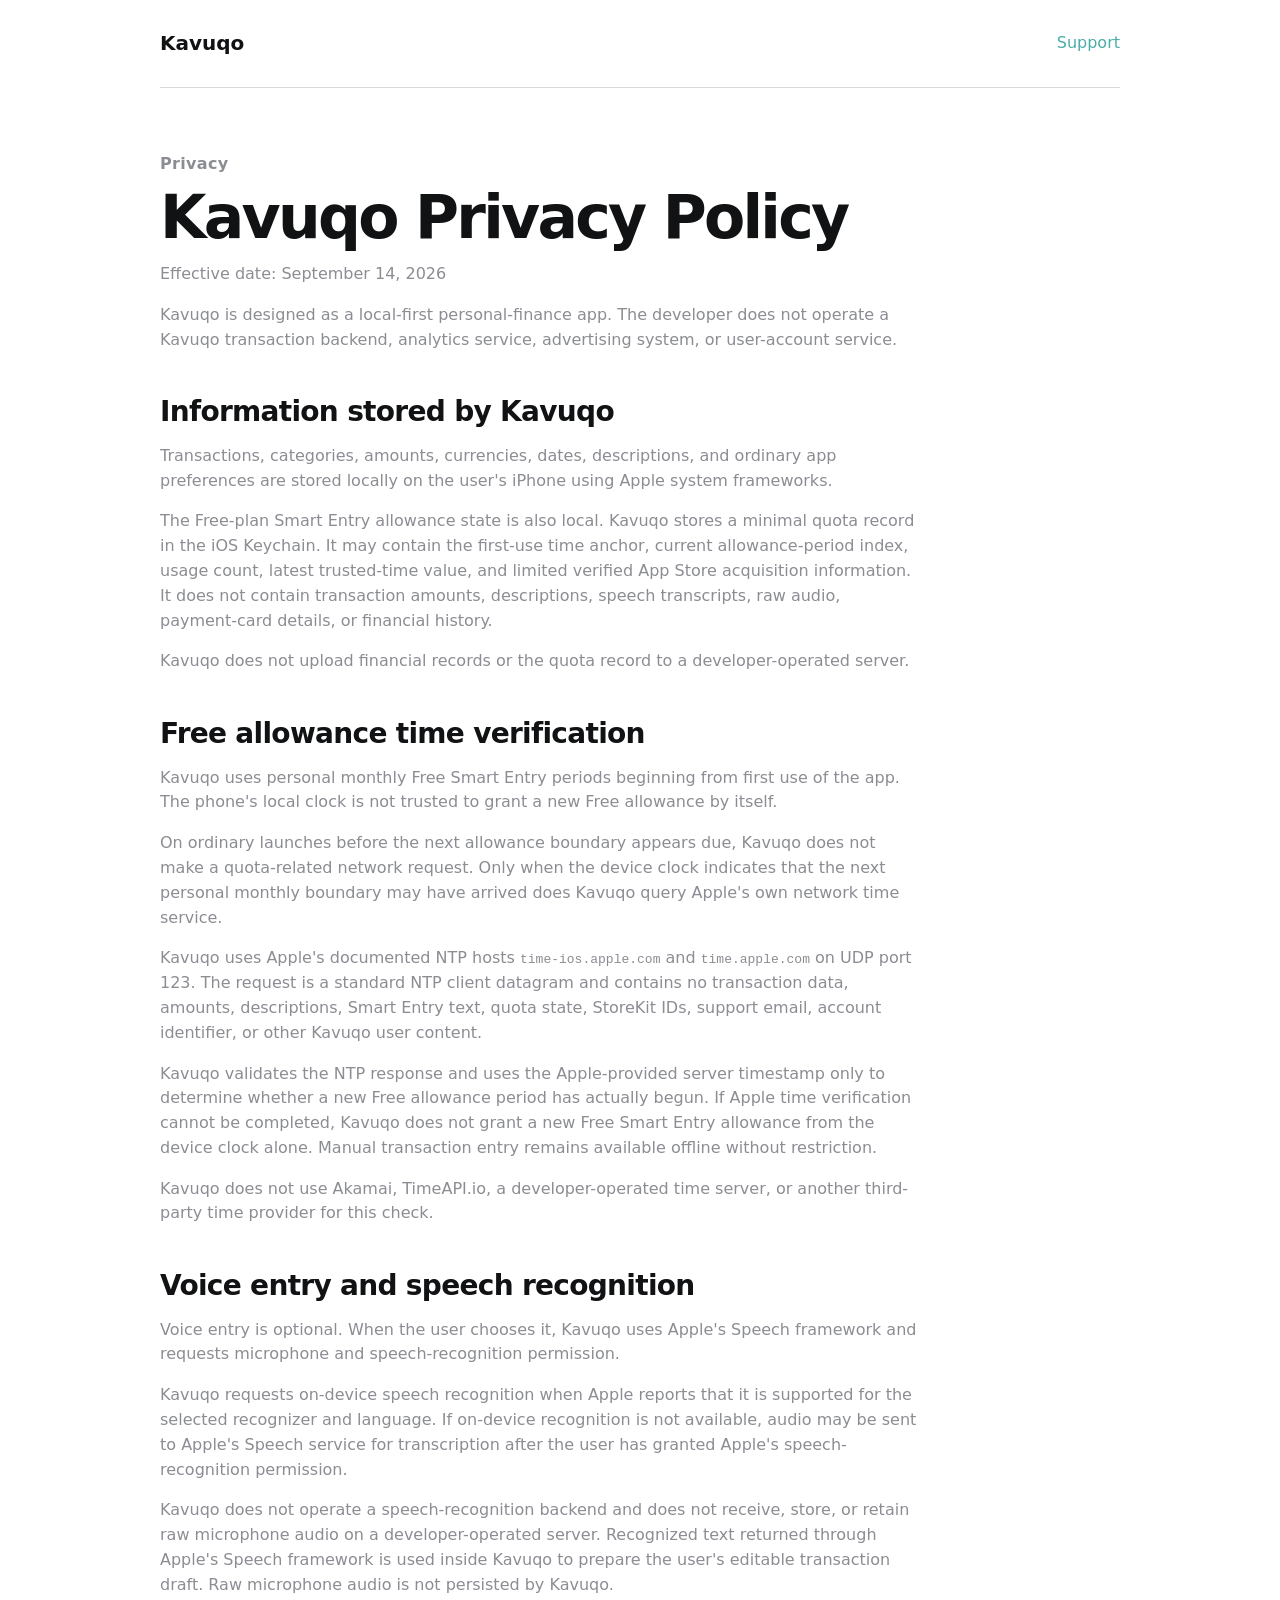
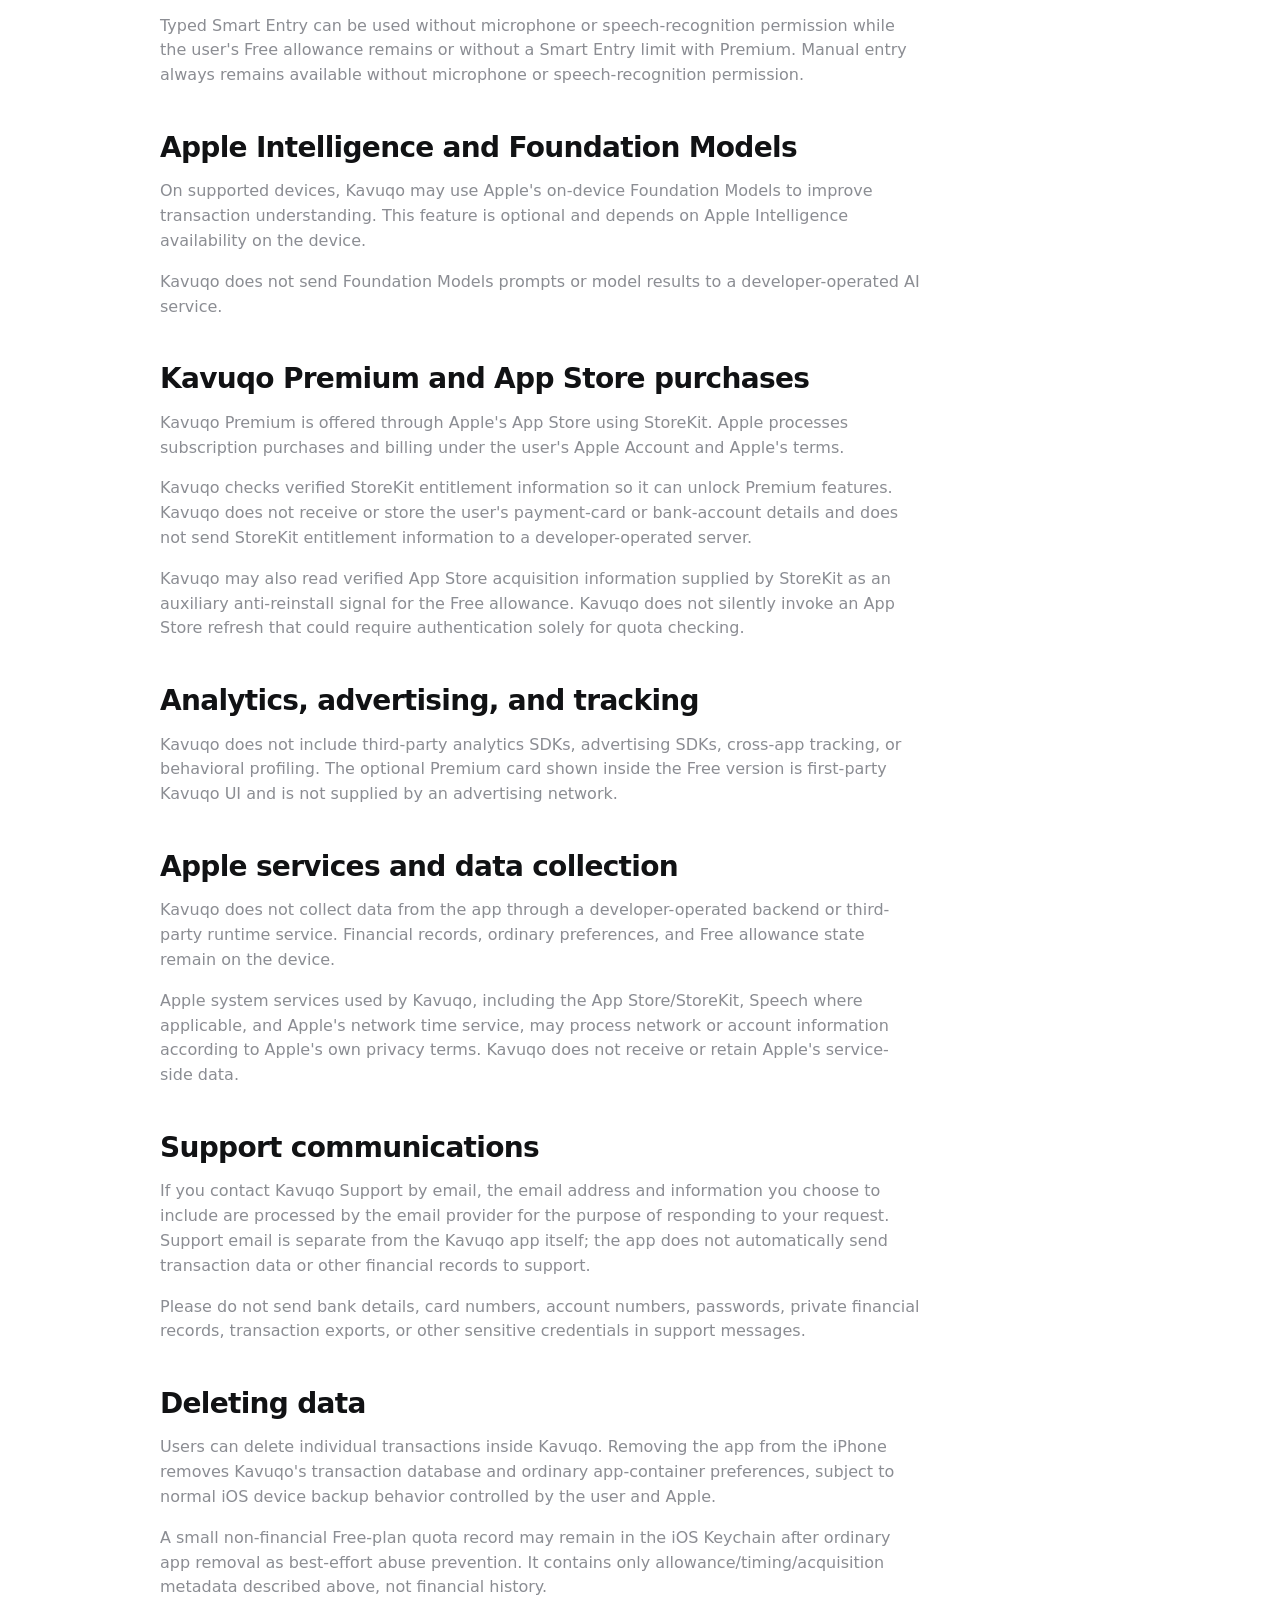
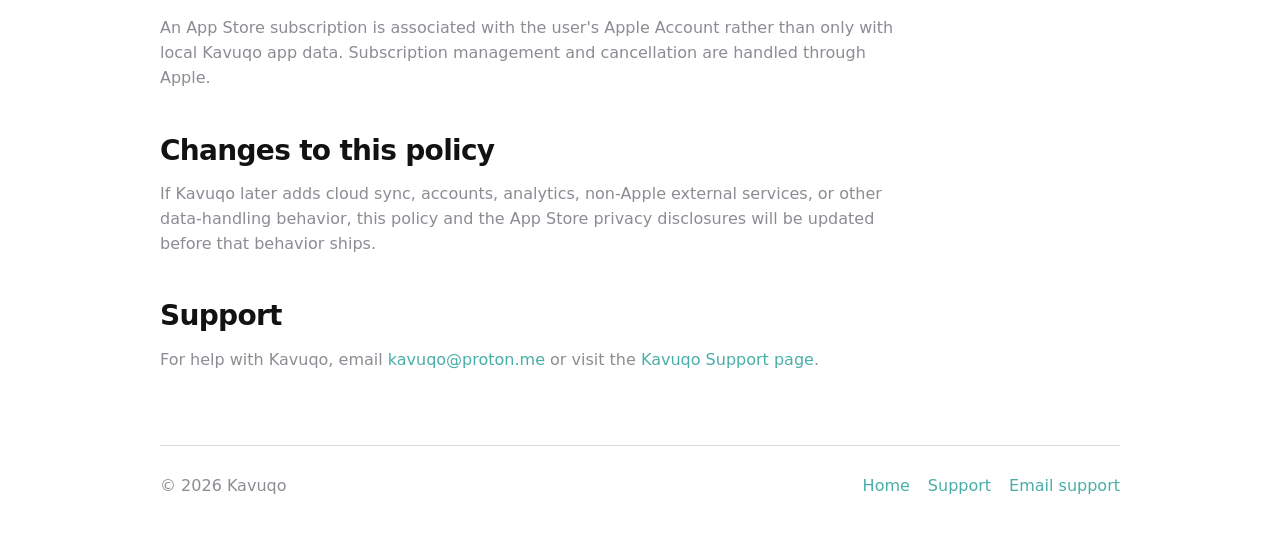
==== commit 2698d99d: "Fix privacy page paths for custom domain" ====
--- a/privacy/index.html
+++ b/privacy/index.html
@@ -5,16 +5,16 @@
   <meta name="viewport" content="width=device-width, initial-scale=1">
   <meta name="description" content="Kavuqo Privacy Policy.">
   <meta name="theme-color" content="#ffffff">
-  <link rel="canonical" href="https://angryhh34.github.io/Kavuqo-site/privacy/">
-  <link rel="stylesheet" href="/Kavuqo-site/assets/style.css">
+  <link rel="canonical" href="https://kavuqo.app/privacy/">
+  <link rel="stylesheet" href="/assets/style.css">
   <title>Privacy Policy — Kavuqo</title>
 </head>
 <body>
   <main class="shell document">
     <nav class="topnav" aria-label="Primary">
-      <a class="brand" href="/Kavuqo-site/">Kavuqo</a>
+      <a class="brand" href="/">Kavuqo</a>
       <div>
-        <a href="/Kavuqo-site/support/">Support</a>
+        <a href="/support/">Support</a>
       </div>
     </nav>
 
@@ -72,14 +72,14 @@
       <p>If Kavuqo later adds cloud sync, accounts, analytics, non-Apple external services, or other data-handling behavior, this policy and the App Store privacy disclosures will be updated before that behavior ships.</p>
 
       <h2>Support</h2>
-      <p>For help with Kavuqo, email <a href="mailto:kavuqo@proton.me">kavuqo@proton.me</a> or visit the <a href="/Kavuqo-site/support/">Kavuqo Support page</a>.</p>
+      <p>For help with Kavuqo, email <a href="mailto:kavuqo@proton.me">kavuqo@proton.me</a> or visit the <a href="/support/">Kavuqo Support page</a>.</p>
     </article>
 
     <footer>
       <span>© 2026 Kavuqo</span>
       <nav aria-label="Footer">
-        <a href="/Kavuqo-site/">Home</a>
-        <a href="/Kavuqo-site/support/">Support</a>
+        <a href="/">Home</a>
+        <a href="/support/">Support</a>
         <a href="mailto:kavuqo@proton.me">Email support</a>
       </nav>
     </footer>
--- a/assets/style.css
+++ b/assets/style.css
@@ -0,0 +1,246 @@
+:root {
+  color-scheme: light dark;
+  --bg: #ffffff;
+  --surface: #f4f5f7;
+  --surface-strong: #eceef1;
+  --text: #111214;
+  --muted: #8b8d93;
+  --accent: #4aaea8;
+  --accent-soft: #d9f1ef;
+  --border: #d8dadd;
+  --shadow: 0 18px 50px rgba(0, 0, 0, 0.08);
+  font-family: -apple-system, BlinkMacSystemFont, "SF Pro Display", "SF Pro Text", system-ui, sans-serif;
+}
+
+@media (prefers-color-scheme: dark) {
+  :root {
+    --bg: #000000;
+    --surface: #1c1c1e;
+    --surface-strong: #2c2c2e;
+    --text: #f7f7f8;
+    --muted: #98989f;
+    --accent: #67c8c2;
+    --accent-soft: #163936;
+    --border: #343438;
+    --shadow: none;
+  }
+}
+
+* { box-sizing: border-box; }
+
+html { scroll-behavior: smooth; }
+
+body {
+  margin: 0;
+  background: var(--bg);
+  color: var(--text);
+  line-height: 1.55;
+  -webkit-font-smoothing: antialiased;
+}
+
+a {
+  color: var(--accent);
+  text-decoration: none;
+}
+
+a:hover { text-decoration: underline; }
+
+.shell {
+  width: min(960px, calc(100% - 40px));
+  margin: 0 auto;
+  min-height: 100vh;
+}
+
+.hero {
+  padding: 96px 0 56px;
+  max-width: 760px;
+}
+
+.brand-mark {
+  width: 58px;
+  height: 58px;
+  border-radius: 18px;
+  display: grid;
+  place-items: center;
+  background: var(--accent);
+  color: white;
+  font-weight: 800;
+  font-size: 28px;
+  margin-bottom: 22px;
+  box-shadow: var(--shadow);
+}
+
+.eyebrow {
+  margin: 0 0 10px;
+  color: var(--accent);
+  font-weight: 700;
+  letter-spacing: 0.02em;
+}
+
+h1 {
+  margin: 0;
+  font-size: clamp(40px, 7vw, 72px);
+  line-height: 1.02;
+  letter-spacing: -0.045em;
+}
+
+h2 {
+  margin: 38px 0 10px;
+  font-size: 28px;
+  letter-spacing: -0.025em;
+}
+
+h3 {
+  margin: 28px 0 8px;
+  font-size: 20px;
+}
+
+p { margin: 0 0 16px; }
+
+.lede {
+  margin-top: 24px;
+  color: var(--muted);
+  font-size: clamp(20px, 3vw, 26px);
+  max-width: 720px;
+}
+
+.lede.compact { max-width: 660px; }
+
+.actions {
+  display: flex;
+  gap: 12px;
+  flex-wrap: wrap;
+  margin-top: 30px;
+}
+
+.button {
+  display: inline-flex;
+  align-items: center;
+  justify-content: center;
+  min-height: 48px;
+  padding: 0 20px;
+  border-radius: 16px;
+  background: var(--surface);
+  border: 1px solid var(--border);
+  color: var(--text);
+  font-weight: 650;
+}
+
+.button:hover { text-decoration: none; }
+
+.button.primary {
+  background: var(--accent);
+  border-color: var(--accent);
+  color: white;
+}
+
+.grid {
+  display: grid;
+  grid-template-columns: repeat(3, minmax(0, 1fr));
+  gap: 16px;
+  padding: 8px 0 72px;
+}
+
+.card,
+.notice {
+  background: var(--surface);
+  border: 1px solid var(--border);
+  border-radius: 24px;
+  padding: 24px;
+}
+
+.card h2 {
+  font-size: 22px;
+  margin: 0 0 8px;
+}
+
+.card p,
+.updated,
+.policy > p,
+.policy li {
+  color: var(--muted);
+}
+
+.topnav {
+  display: flex;
+  justify-content: space-between;
+  align-items: center;
+  padding: 28px 0;
+  border-bottom: 1px solid var(--border);
+}
+
+.topnav .brand {
+  color: var(--text);
+  font-weight: 800;
+  font-size: 20px;
+}
+
+.topnav div { display: flex; gap: 20px; }
+
+.document .policy {
+  max-width: 760px;
+  padding: 64px 0 56px;
+}
+
+.document h1 {
+  font-size: clamp(38px, 6vw, 60px);
+}
+
+.updated { margin-top: 14px; }
+
+.policy > p:first-of-type:not(.eyebrow) {
+  font-size: 19px;
+}
+
+.policy ul {
+  padding-left: 24px;
+  margin: 10px 0 18px;
+}
+
+.policy li { margin: 8px 0; }
+
+.notice {
+  margin: 30px 0 36px;
+}
+
+.notice strong {
+  display: block;
+  font-size: 22px;
+  margin-bottom: 6px;
+}
+
+.notice p { color: var(--muted); }
+
+.notice .button { margin-top: 8px; }
+
+footer {
+  display: flex;
+  justify-content: space-between;
+  gap: 18px;
+  align-items: center;
+  padding: 28px 0 42px;
+  border-top: 1px solid var(--border);
+  color: var(--muted);
+}
+
+footer nav {
+  display: flex;
+  gap: 18px;
+}
+
+.error-page {
+  min-height: 90vh;
+  display: grid;
+  place-items: center;
+  text-align: center;
+}
+
+.error-page .card { max-width: 560px; }
+
+@media (max-width: 760px) {
+  .shell { width: min(100% - 28px, 960px); }
+  .hero { padding-top: 64px; }
+  .grid { grid-template-columns: 1fr; }
+  .document .policy { padding-top: 46px; }
+  footer { align-items: flex-start; flex-direction: column; }
+}
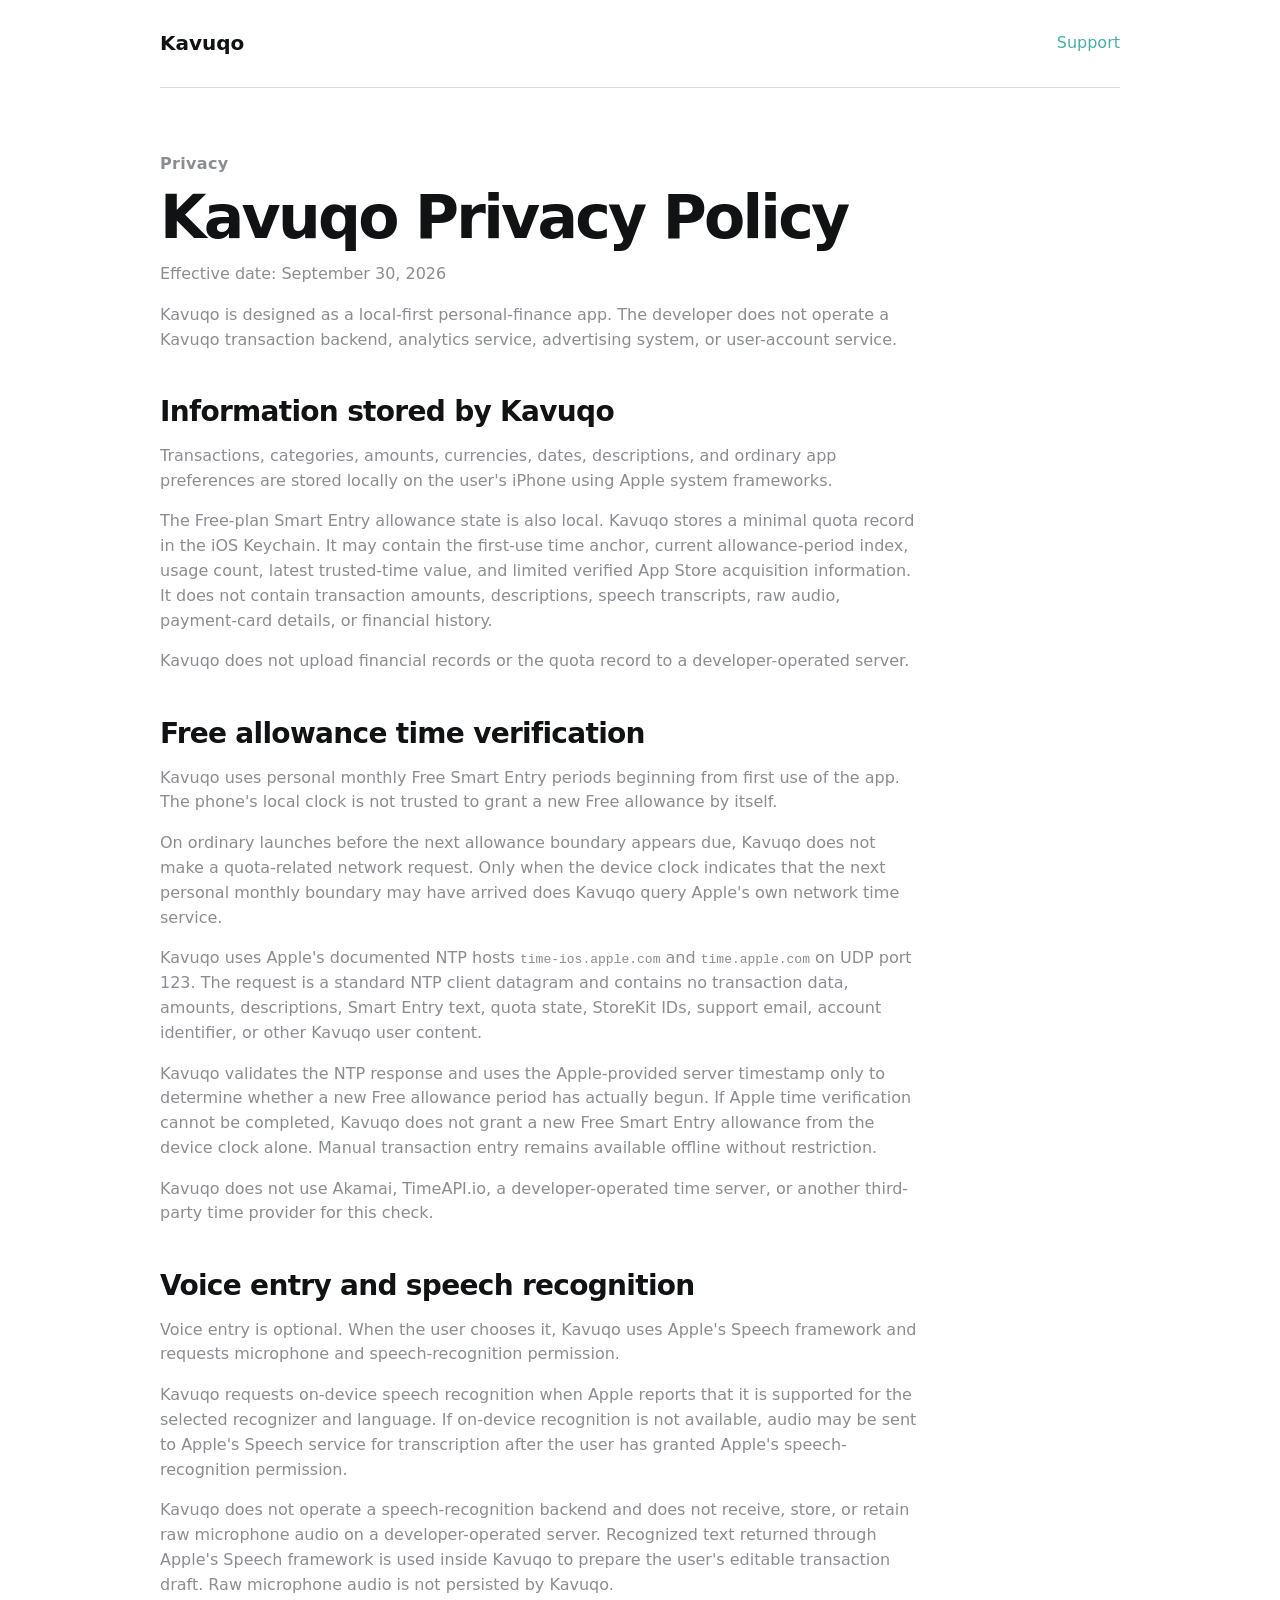
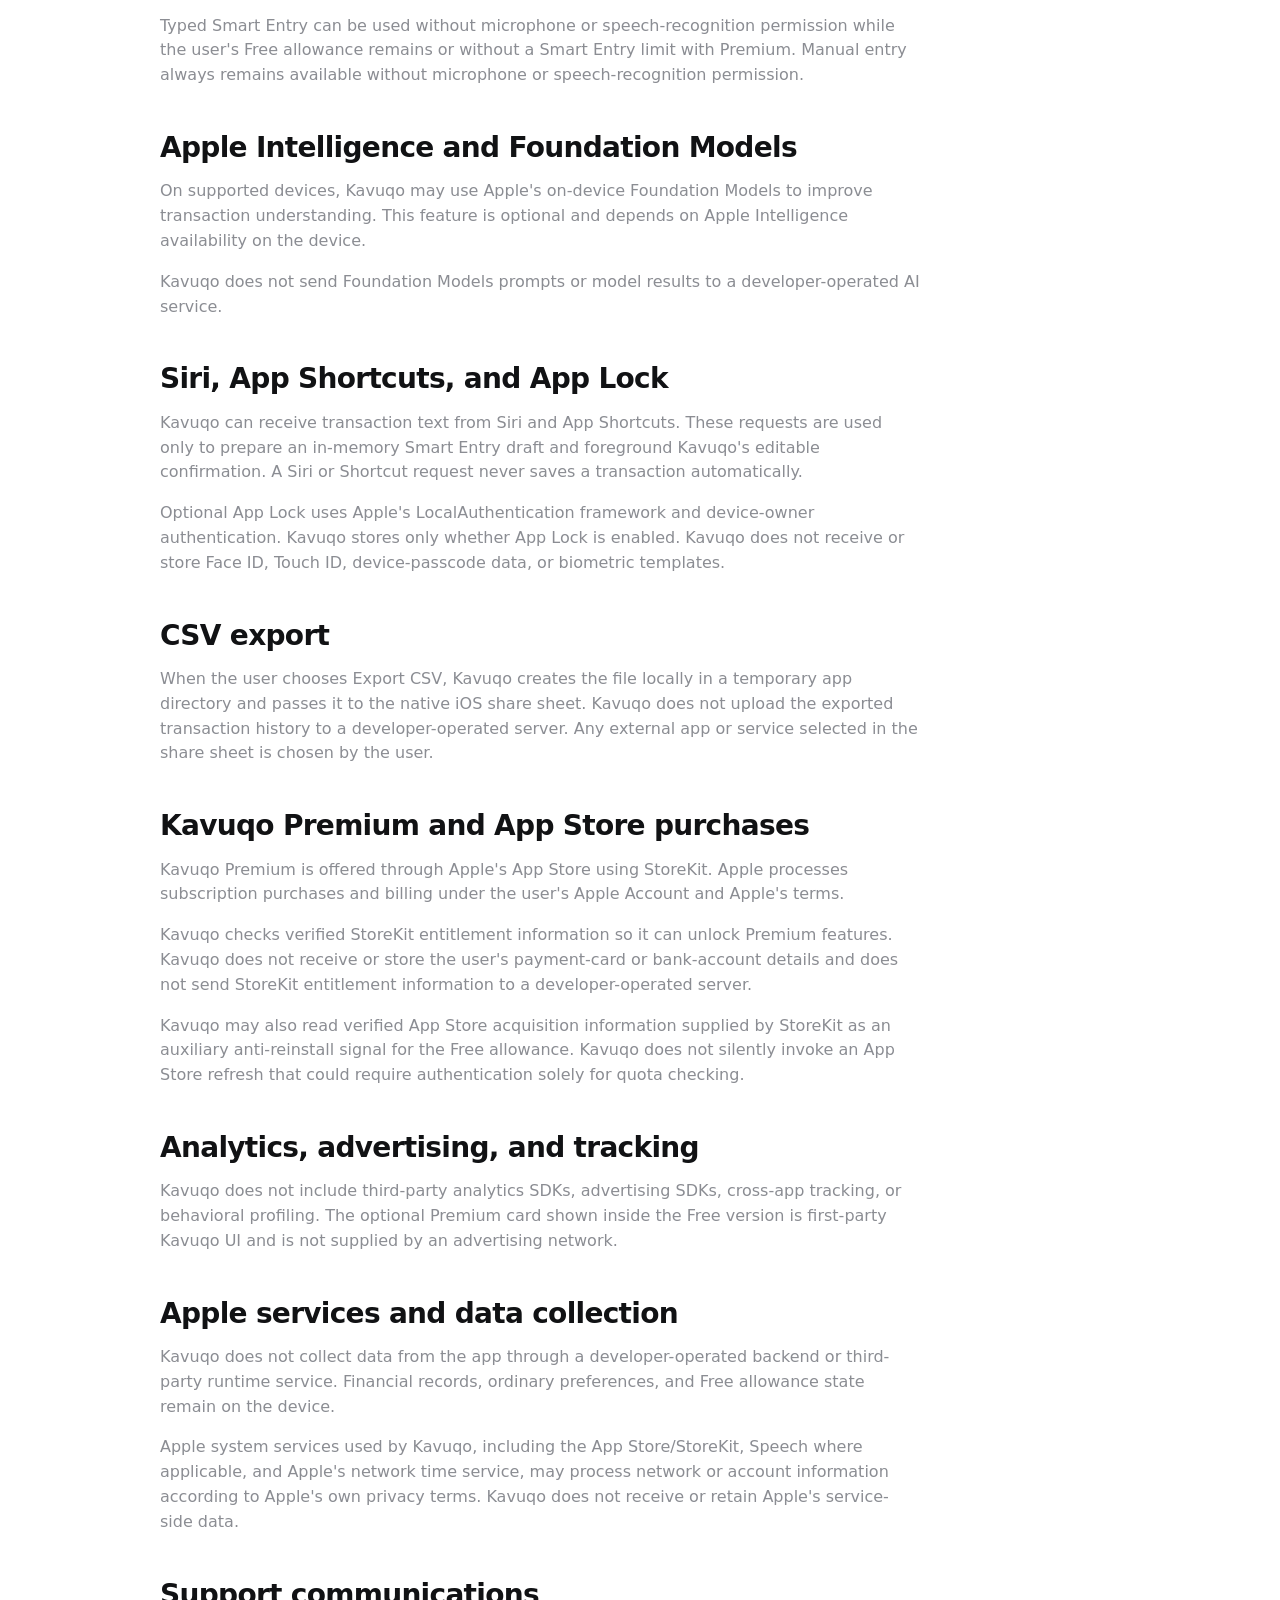
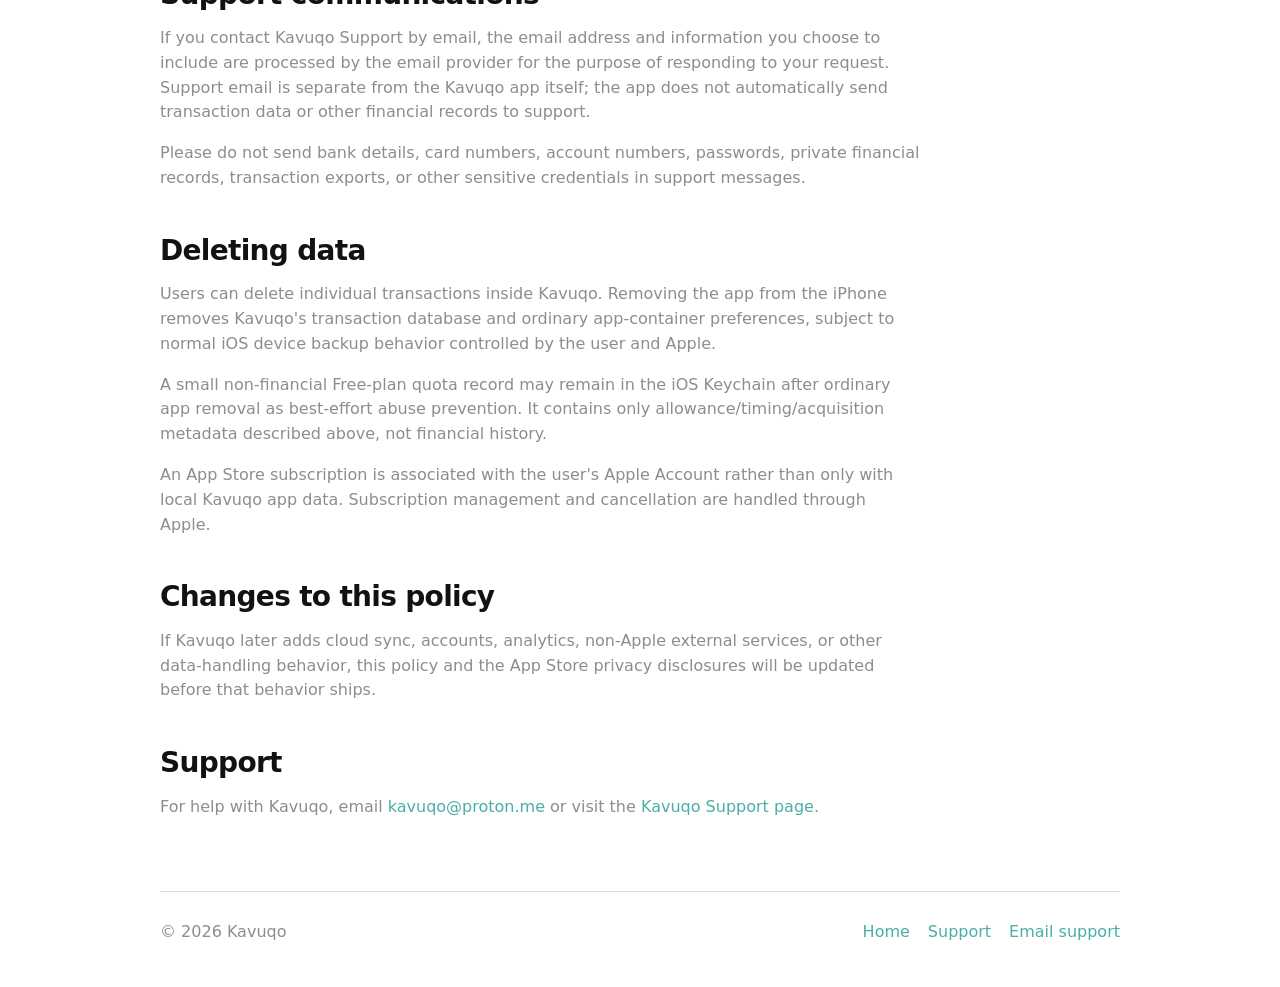
==== commit e14dbfc6: "Update public privacy policy for Kavuqo 1.1" ====
--- a/privacy/index.html
+++ b/privacy/index.html
@@ -21,7 +21,7 @@
     <article class="policy">
       <p class="eyebrow">Privacy</p>
       <h1>Kavuqo Privacy Policy</h1>
-      <p class="updated">Effective date: September 14, 2026</p>
+      <p class="updated">Effective date: September 30, 2026</p>
 
       <p>Kavuqo is designed as a local-first personal-finance app. The developer does not operate a Kavuqo transaction backend, analytics service, advertising system, or user-account service.</p>
 
@@ -46,6 +46,13 @@
       <h2>Apple Intelligence and Foundation Models</h2>
       <p>On supported devices, Kavuqo may use Apple's on-device Foundation Models to improve transaction understanding. This feature is optional and depends on Apple Intelligence availability on the device.</p>
       <p>Kavuqo does not send Foundation Models prompts or model results to a developer-operated AI service.</p>
+
+      <h2>Siri, App Shortcuts, and App Lock</h2>
+      <p>Kavuqo can receive transaction text from Siri and App Shortcuts. These requests are used only to prepare an in-memory Smart Entry draft and foreground Kavuqo's editable confirmation. A Siri or Shortcut request never saves a transaction automatically.</p>
+      <p>Optional App Lock uses Apple's LocalAuthentication framework and device-owner authentication. Kavuqo stores only whether App Lock is enabled. Kavuqo does not receive or store Face ID, Touch ID, device-passcode data, or biometric templates.</p>
+
+      <h2>CSV export</h2>
+      <p>When the user chooses Export CSV, Kavuqo creates the file locally in a temporary app directory and passes it to the native iOS share sheet. Kavuqo does not upload the exported transaction history to a developer-operated server. Any external app or service selected in the share sheet is chosen by the user.</p>
 
       <h2>Kavuqo Premium and App Store purchases</h2>
       <p>Kavuqo Premium is offered through Apple's App Store using StoreKit. Apple processes subscription purchases and billing under the user's Apple Account and Apple's terms.</p>
